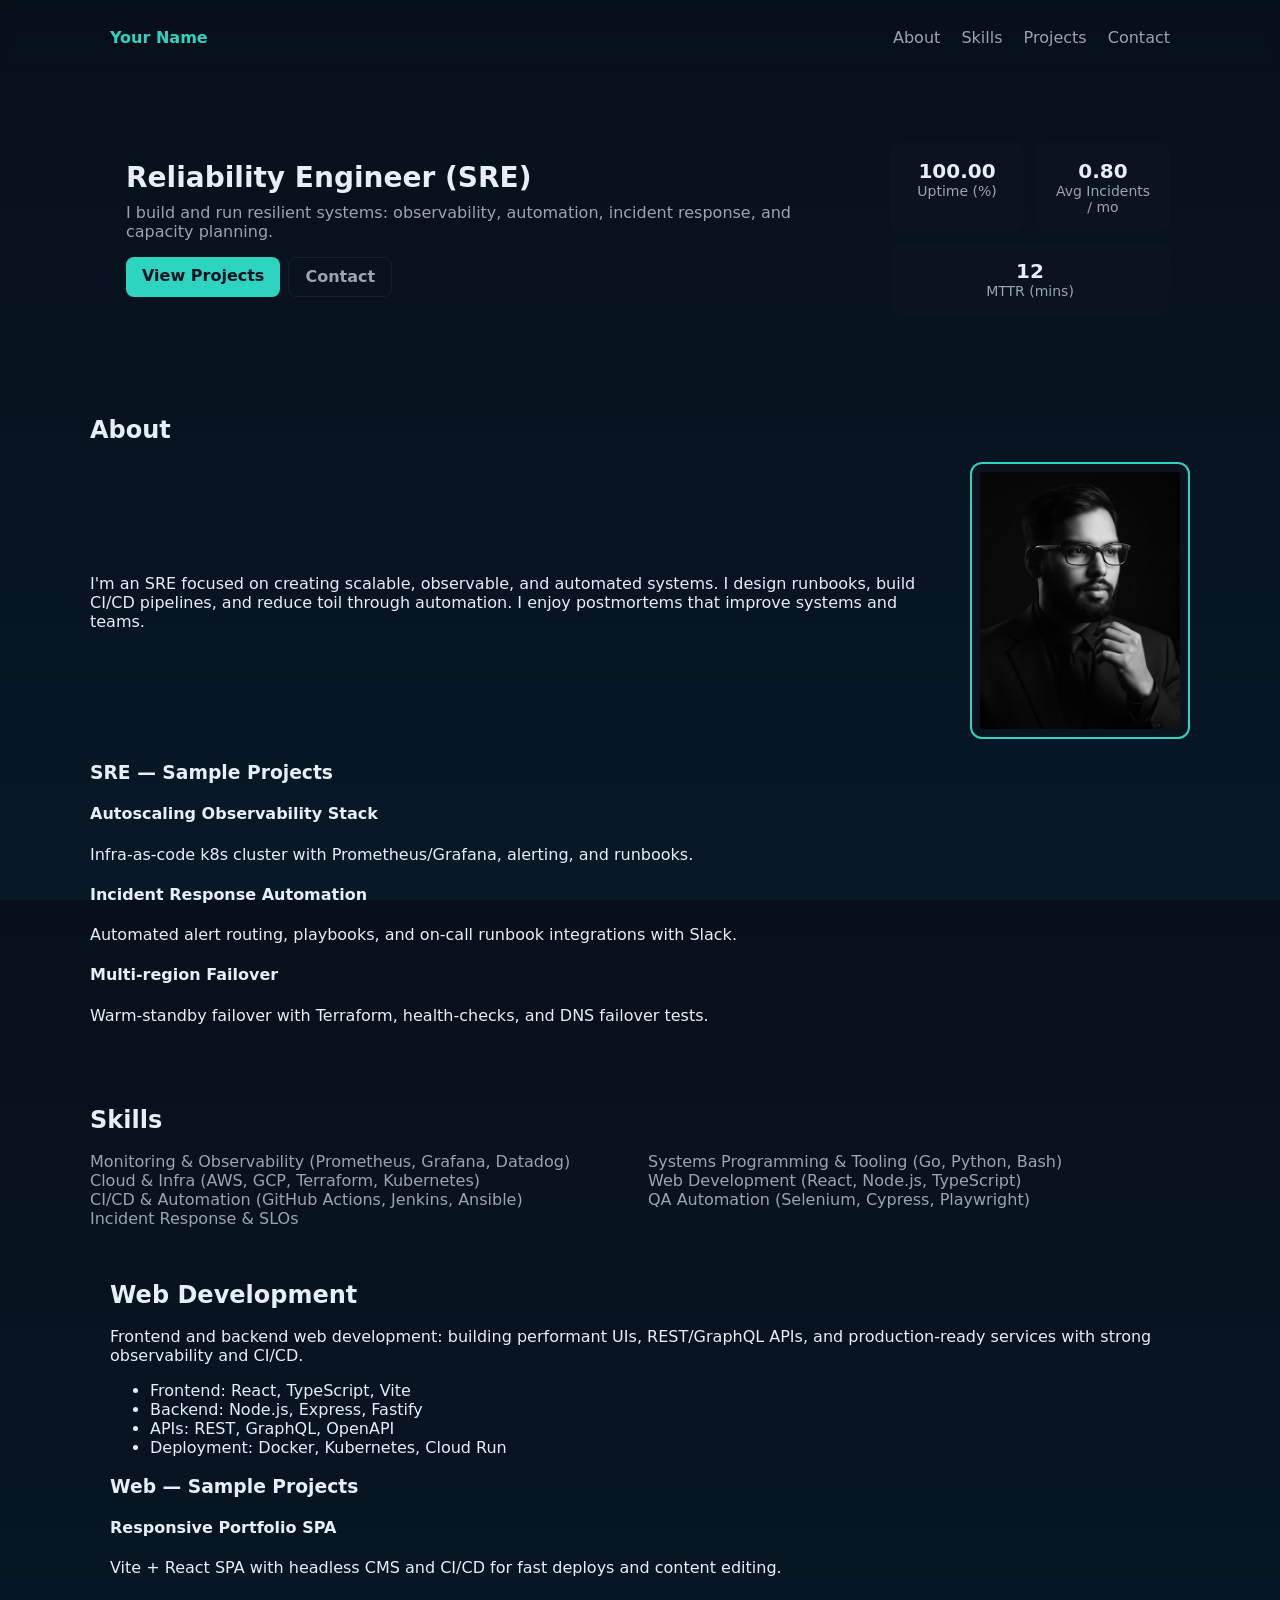
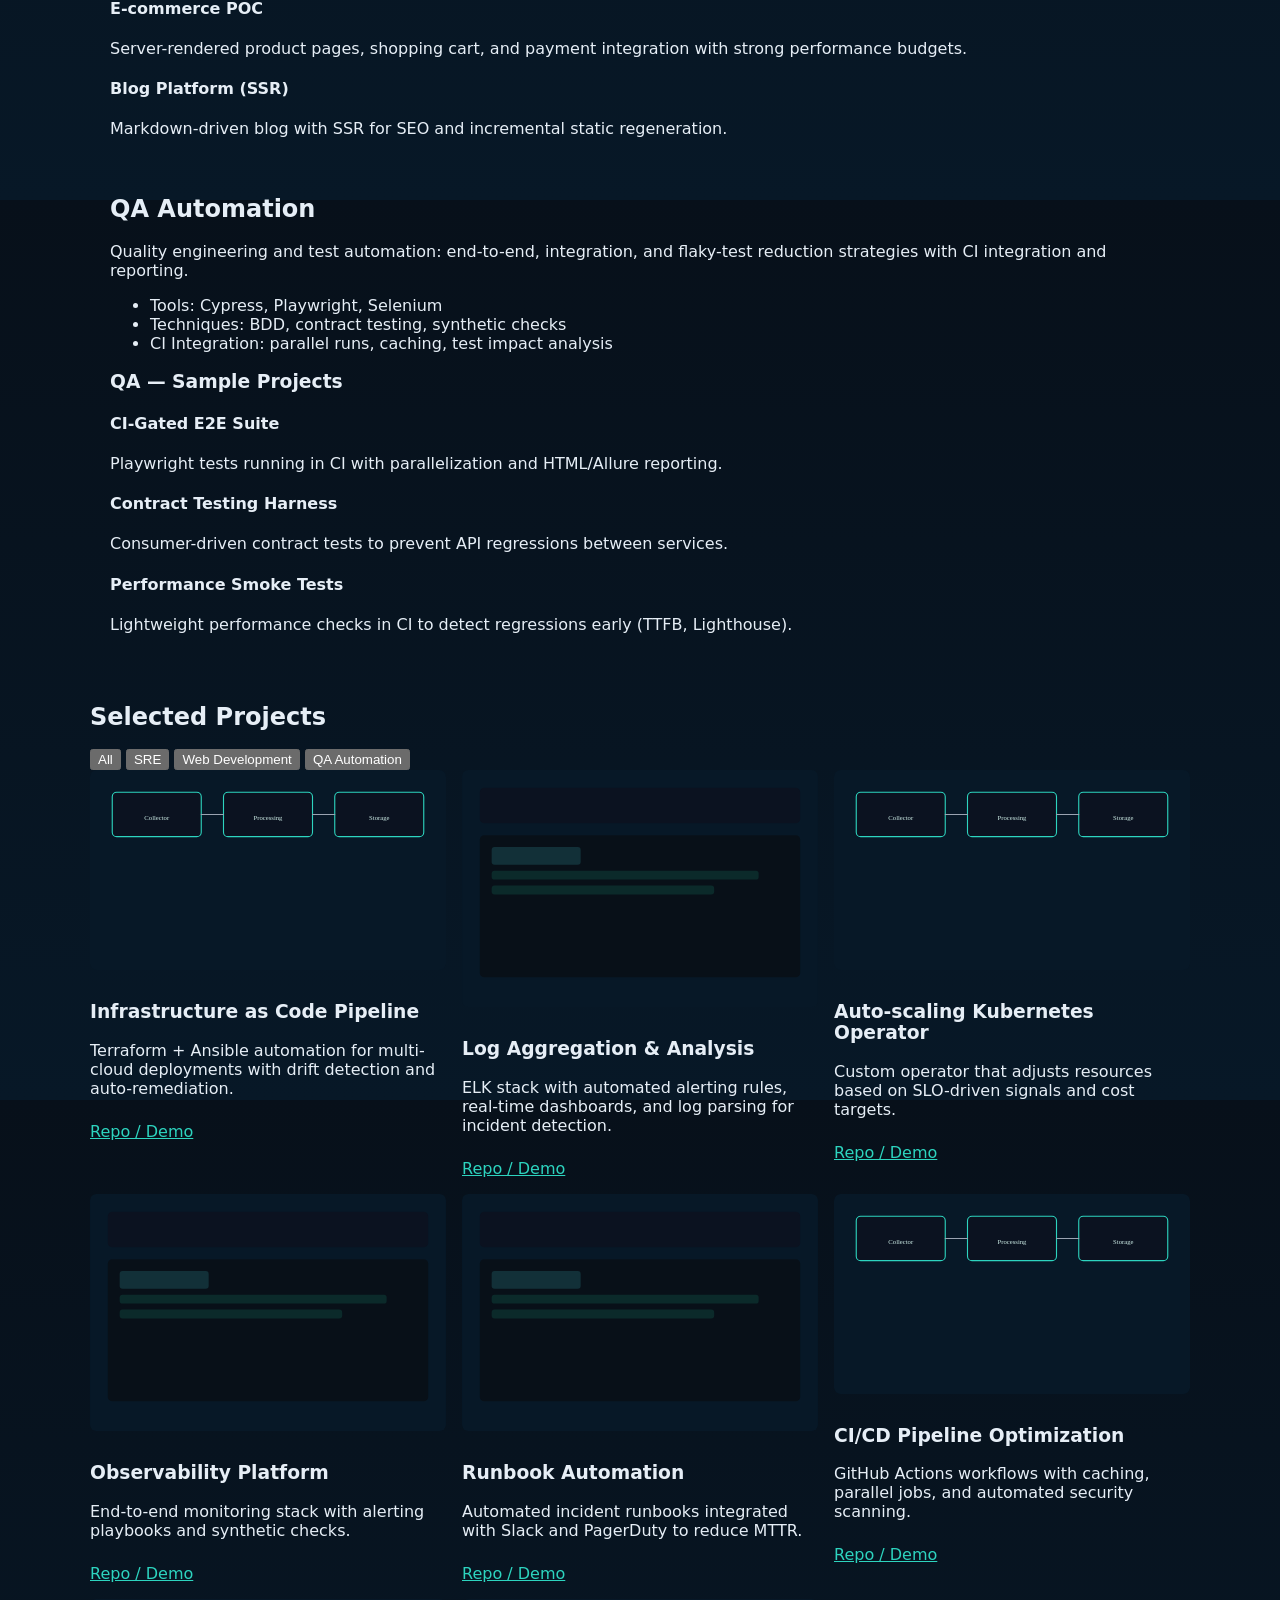
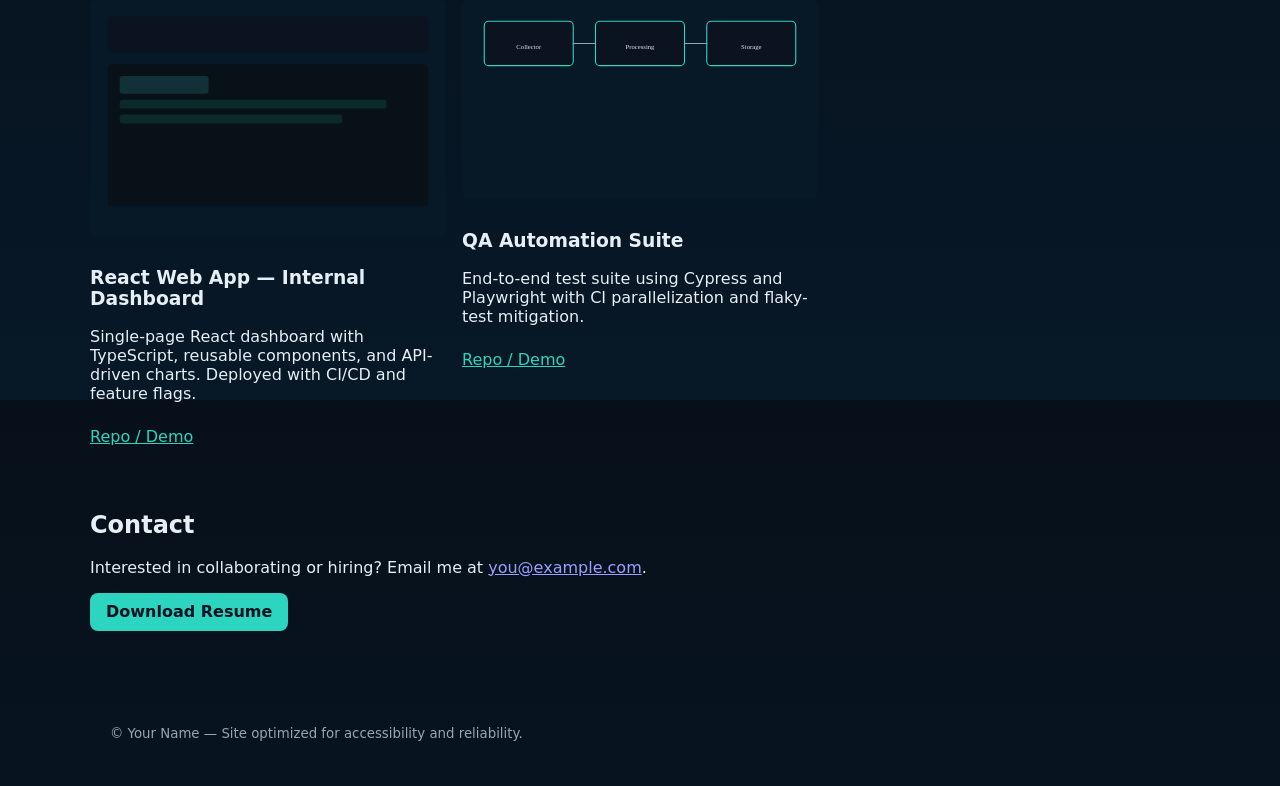
==== index.html @ 6dd5cc2f "initial commit" ====
<!doctype html>
<html lang="en">
<head>
  <meta charset="utf-8" />
  <meta name="viewport" content="width=device-width, initial-scale=1" />
  <title>Your Name — SRE Portfolio</title>
  <meta name="description" content="SRE portfolio showcasing reliability practices, projects and contact." />
  <link rel="stylesheet" href="css/styles.css">
</head>
<body>
  <header class="site-header">
    <div class="container header-inner">
      <a class="brand" href="#">Your Name</a>
      <button class="nav-toggle" id="navToggle" aria-label="Toggle navigation">☰</button>
      <button class="theme-toggle" id="themeToggle" aria-label="Toggle theme">🌙</button>
      <button class="color-toggle" id="colorToggle" aria-label="Toggle dynamic colors">🎨</button>
      <nav class="site-nav" id="siteNav">
        <a href="#about">About</a>
        <a href="#skills">Skills</a>
        <a href="#projects">Projects</a>
        <a href="#contact">Contact</a>
      </nav>
    </div>
  </header>

  <main>
    <section class="hero">
      <div class="container hero-grid">
        <div class="hero-card">
          <h1>Reliability Engineer (SRE)</h1>
          <p class="lede">I build and run resilient systems: observability, automation, incident response, and capacity planning.</p>
          <div class="ctas">
            <a class="btn" href="#projects">View Projects</a>
            <a class="btn secondary" href="#contact">Contact</a>
          </div>
        </div>
        
        <div class="metrics">
          <div class="metric">
            <div class="metric-value" data-key="uptime">0</div>
            <div class="metric-label">Uptime (%)</div>
          </div>
          <div class="metric">
            <div class="metric-value" data-key="incidents_per_month">0</div>
            <div class="metric-label">Avg Incidents / mo</div>
          </div>
          <div class="metric">
            <div class="metric-value" data-key="mttr_minutes">0</div>
            <div class="metric-label">MTTR (mins)</div>
          </div>
        </div>
      </div>
    </section>

    <section id="about" class="container about">
      <h2>About</h2>
      <div class="about-grid">
        <div class="about-text">
          <p>I'm an SRE focused on creating scalable, observable, and automated systems. I design runbooks, build CI/CD pipelines, and reduce toil through automation. I enjoy postmortems that improve systems and teams.</p>
        </div>
        <div class="about-image">
          <img src="assets/images/avatar.jpg" alt="Your Name avatar">
        </div>
      </div>
      <div class="section-projects">
        <h3>SRE — Sample Projects</h3>
        <div class="project-row">
          <article class="project-card" data-role="sre">
            <h4>Autoscaling Observability Stack</h4>
            <p>Infra-as-code k8s cluster with Prometheus/Grafana, alerting, and runbooks.</p>
          </article>
          <article class="project-card" data-role="sre">
            <h4>Incident Response Automation</h4>
            <p>Automated alert routing, playbooks, and on-call runbook integrations with Slack.</p>
          </article>
          <article class="project-card" data-role="sre">
            <h4>Multi-region Failover</h4>
            <p>Warm-standby failover with Terraform, health-checks, and DNS failover tests.</p>
          </article>
        </div>
      </div>
    </section>

    <section id="skills" class="container skills">
      <h2>Skills</h2>
      <ul class="skill-list">
        <li>Monitoring & Observability (Prometheus, Grafana, Datadog)</li>
        <li>Cloud & Infra (AWS, GCP, Terraform, Kubernetes)</li>
        <li>CI/CD & Automation (GitHub Actions, Jenkins, Ansible)</li>
        <li>Incident Response & SLOs</li>
        <li>Systems Programming & Tooling (Go, Python, Bash)</li>
        <li>Web Development (React, Node.js, TypeScript)</li>
        <li>QA Automation (Selenium, Cypress, Playwright)</li>
      </ul>
    </section>

    <section id="web" class="container webdev">
      <h2>Web Development</h2>
      <p>Frontend and backend web development: building performant UIs, REST/GraphQL APIs, and production-ready services with strong observability and CI/CD.</p>
      <ul>
        <li>Frontend: React, TypeScript, Vite</li>
        <li>Backend: Node.js, Express, Fastify</li>
        <li>APIs: REST, GraphQL, OpenAPI</li>
        <li>Deployment: Docker, Kubernetes, Cloud Run</li>
      </ul>
      <div class="section-projects">
        <h3>Web — Sample Projects</h3>
        <div class="project-row">
          <article class="project-card" data-role="web">
            <h4>Responsive Portfolio SPA</h4>
            <p>Vite + React SPA with headless CMS and CI/CD for fast deploys and content editing.</p>
          </article>
          <article class="project-card" data-role="web">
            <h4>E‑commerce POC</h4>
            <p>Server-rendered product pages, shopping cart, and payment integration with strong performance budgets.</p>
          </article>
          <article class="project-card" data-role="web">
            <h4>Blog Platform (SSR)</h4>
            <p>Markdown-driven blog with SSR for SEO and incremental static regeneration.</p>
          </article>
        </div>
      </div>
    </section>

    <section id="qa" class="container qa">
      <h2>QA Automation</h2>
      <p>Quality engineering and test automation: end-to-end, integration, and flaky-test reduction strategies with CI integration and reporting.</p>
      <ul>
        <li>Tools: Cypress, Playwright, Selenium</li>
        <li>Techniques: BDD, contract testing, synthetic checks</li>
        <li>CI Integration: parallel runs, caching, test impact analysis</li>
      </ul>
      <div class="section-projects">
        <h3>QA — Sample Projects</h3>
        <div class="project-row">
          <article class="project-card" data-role="qa">
            <h4>CI‑Gated E2E Suite</h4>
            <p>Playwright tests running in CI with parallelization and HTML/Allure reporting.</p>
          </article>
          <article class="project-card" data-role="qa">
            <h4>Contract Testing Harness</h4>
            <p>Consumer-driven contract tests to prevent API regressions between services.</p>
          </article>
          <article class="project-card" data-role="qa">
            <h4>Performance Smoke Tests</h4>
            <p>Lightweight performance checks in CI to detect regressions early (TTFB, Lighthouse).</p>
          </article>
        </div>
      </div>
    </section>

    <section id="projects" class="container projects">
      <h2>Selected Projects</h2>
      <div class="project-filters" role="tablist">
        <button class="filter-btn active" data-filter="all">All</button>
        <button class="filter-btn" data-filter="sre">SRE</button>
        <button class="filter-btn" data-filter="web">Web Development</button>
        <button class="filter-btn" data-filter="qa">QA Automation</button>
      </div>

      <div id="projectsList" class="project-grid">
        <article class="project-card">
          <h3>Autoscaling Observability Stack</h3>
          <div class="project-meta">Role: <span>SRE</span></div>
          <div data-role="sre"></div>
          <p><strong>Category:</strong> SRE — build an autoscaling microservice platform with full observability and automated recovery.</p>
          <p><strong>Highlights:</strong> Kubernetes + Terraform infra-as-code, Prometheus & Grafana dashboards, alerting rules, runbooks, and chaos engineering tests.</p>
          <p><strong>Tech:</strong> Kubernetes, Helm, Terraform, Prometheus, Grafana, Loki/ELK, Chaos Toolkit</p>
          <p class="project-links"><a href="#">Repo</a> · <a href="#">Demo / Docs</a></p>
        </article>

        <article class="project-card">
          <h3>Responsive Portfolio SPA with CMS</h3>
          <div class="project-meta">Role: <span>Web</span></div>
          <div data-role="web"></div>
          <p><strong>Category:</strong> Web Development — a performant, accessible single-page portfolio with CMS-driven content and CI/CD.</p>
          <p><strong>Highlights:</strong> Fast Lighthouse scores, headless CMS for editing, automated deployment pipeline, and SSR option for SEO.</p>
          <p><strong>Tech:</strong> React (or Svelte), Vite, Tailwind CSS, Sanity/Contentful, GitHub Actions, Vercel/Netlify</p>
          <p class="project-links"><a href="#">Repo</a> · <a href="#">Live</a></p>
        </article>

        <article class="project-card">
          <h3>CI-Gated E2E & API Test Suite</h3>
          <div class="project-meta">Role: <span>QA</span></div>
          <div data-role="qa"></div>
          <p><strong>Category:</strong> QA Automation — end-to-end and API automation with flaky-test mitigation and test reporting in CI.</p>
          <p><strong>Highlights:</strong> Parallel test runs, HTML/Allure reports, test fixtures & mocking, flaky-test detection and retries.</p>
          <p><strong>Tech:</strong> Playwright / Cypress, pytest (API), Docker, GitHub Actions, Allure reports</p>
          <p class="project-links"><a href="#">Repo</a> · <a href="#">Report</a></p>
        </article>
      </div>
    </section>

    <section id="contact" class="container contact">
      <h2>Contact</h2>
      <p>Interested in collaborating or hiring? Email me at <a href="mailto:you@example.com">you@example.com</a>.</p>
      <p><a class="btn" href="#">Download Resume</a></p>
    </section>
  </main>

  <footer class="site-footer">
    <div class="container">
      <small>&copy; Your Name — Site optimized for accessibility and reliability.</small>
    </div>
  </footer>

  <script src="js/script.js" defer></script>
</body>
</html>
---- css/styles.css ----
/* Simple responsive SRE portfolio */
:root{
  --bg:#0f1720;
  --card:#0b1220;
  --muted:#9aa4b2;
  --accent:#2dd4bf;
  --glass: rgba(255,255,255,0.03);
  --max:1100px;
  --gap:1.25rem;
  color-scheme: dark;
}

/* Light theme overrides */
.light-theme{
  --bg: #f6f8fb;
  --card: #ffffff;
  --muted: #4b5563;
  --accent: #0ea5a4;
  --glass: rgba(2,6,23,0.02);
  color-scheme: light;
}

/* Soothing theme: soft seafoam / slate */
.soothing-theme{
  --bg: linear-gradient(180deg,#e8f9f6 0%, #f6eefc 100%);
  --card: linear-gradient(180deg,#ffffff 0%, #f7fbfa 100%);
  --muted: #51656a;
  --accent: #ff6b9f;
  --glass: rgba(255,107,159,0.06);
  color-scheme: light;
}

/* override body background for a more colorful soothing look */
.soothing-theme body, body.soothing-theme{
  background: var(--bg);
  color: #052826;
}
*{box-sizing:border-box}
html,body{height:100%}
body{
  margin:0;
  font-family:Inter,system-ui,-apple-system,"Segoe UI",Roboto,"Helvetica Neue",Arial;
  background:linear-gradient(180deg,#07101a 0%, #071827 100%);
  color:#e6eef6;
  -webkit-font-smoothing:antialiased;
}
.container{max-width:var(--max);margin:0 auto;padding:1.25rem}
@media(max-width:640px){.container{padding:0.75rem}}
.header-inner{display:flex;align-items:center;justify-content:space-between}
.brand{font-weight:700;color:var(--accent);text-decoration:none}
.site-header{backdrop-filter: blur(6px);position:sticky;top:0;background:transparent;padding:0.5rem 0}
.nav-toggle{display:none;background:none;border:0;color:inherit;font-size:1.25rem}
.theme-toggle{display:none;background:none;border:0;color:inherit;font-size:1.15rem;margin-left:.5rem}
.site-nav a{color:var(--muted);text-decoration:none;margin-left:1rem}
.hero{padding:3rem 0}
.hero-grid{display:grid;grid-template-columns:1fr 280px;gap:var(--gap);align-items:center}
.hero-card h1{margin:0 0 .5rem;font-size:1.75rem;line-height:1.2}
@media(max-width:768px){.hero-card h1{font-size:1.4rem}}
@media(max-width:640px){.hero-card h1{font-size:1.2rem}}
.ctas{display:flex;gap:0.5rem;flex-wrap:wrap}
@media(max-width:640px){.ctas{flex-direction:column;gap:0.75rem}}
h2{font-size:1.5rem;margin:0 0 1rem;line-height:1.3}
@media(max-width:768px){h2{font-size:1.3rem}}
@media(max-width:640px){h2{font-size:1.1rem;margin-bottom:0.75rem}}
.hero-image{text-align:center;margin:0 auto;max-width:220px}
.hero-image img{width:100%;height:auto;border-radius:16px;background:var(--card);padding:1rem;border:2px solid var(--accent)}
.lede{color:var(--muted);margin:0 0 1rem;font-size:1rem}
@media(max-width:640px){.lede{font-size:0.95rem}}
.btn{display:inline-block;padding:.6rem 1rem;border-radius:8px;background:var(--accent);color:#012; text-decoration:none;font-weight:600;font-size:1rem;touch-action:manipulation;cursor:pointer;border:none}
.btn:active{transform:scale(0.98)}
@media(max-width:640px){.btn{padding:.7rem 1.1rem;font-size:0.95rem;width:100%;text-align:center;min-height:44px;display:flex;align-items:center;justify-content:center}}
.btn.secondary{background:transparent;border:1px solid rgba(255,255,255,0.06);color:var(--muted)}
.metrics{display:flex;flex-direction:column;gap:.75rem}
.metric{background:var(--card);padding:1rem;border-radius:8px;text-align:center}
.metric-value{font-size:1.25rem;font-weight:700}
.metric-label{color:var(--muted);font-size:.875rem}
@media(max-width:640px){.metric{padding:0.8rem}.metric-value{font-size:1rem}.metric-label{font-size:0.75rem}}
.about, .skills, .projects, .contact{padding:2rem 0}
@media(max-width:640px){.about, .skills, .projects, .contact{padding:1.5rem 0}}
.skill-list{columns:2;gap:1rem;list-style:none;padding:0;margin:0;color:var(--muted)}
.project-grid{display:grid;grid-template-columns:repeat(3,1fr);gap:1rem}
.project{background:var(--glass);padding:1rem;border-radius:8px}
.project-link{display:inline-block;margin-top:.5rem;color:var(--accent)}
.about-grid{display:flex;align-items:center;gap:1.25rem;margin-top:0.5rem}
.about-text{flex:1;min-width:0}
.about-image{width:220px;flex-shrink:0}
.about-image img{width:100%;height:auto;border-radius:12px;border:2px solid var(--accent);background:var(--card);padding:.5rem}
.site-footer{padding:1.5rem 0;color:var(--muted)}
@media(max-width:640px){.site-footer{padding:1rem 0;font-size:0.85rem}}
@media(max-width:900px){
  .hero-grid{grid-template-columns:1fr;}
  .project-grid{grid-template-columns:1fr 1fr}
  .hero-image{max-width:180px;margin-bottom:1rem}
}
@media(max-width:768px){
  .site-nav a{margin-left:0.5rem;font-size:0.9rem}
  .site-header{padding:0.75rem 0}
}
@media(max-width:640px){
  .nav-toggle{display:block;width:44px;height:44px;padding:8px;font-size:1.5rem;cursor:pointer}
  .theme-toggle{display:block;width:44px;height:44px;padding:8px;font-size:1.2rem;margin-left:0}
  .color-toggle{display:block;width:44px;height:44px;padding:8px;font-size:1.2rem}
  .site-nav{display:none;position:absolute;right:0;top:50px;background:var(--card);padding:1rem;border-radius:8px;box-shadow:0 4px 12px rgba(0,0,0,0.3);z-index:50}
  .site-nav a{display:block;margin:0;padding:0.6rem 0;font-size:0.95rem}
  .project-grid{grid-template-columns:1fr;gap:0.75rem}
  .skill-list{columns:1;gap:0.5rem}
  .hero-card{padding:0.75rem}
  .hero-image{max-width:140px;margin-bottom:1rem}
  .metrics{gap:0.5rem}
}

/* Improve hero responsiveness and metrics layout */
.hero-card{padding:1rem}
.metrics{display:flex;flex-direction:row;gap:0.75rem;flex-wrap:wrap}
.metric{flex:1;min-width:110px}
.dash-grid{display:grid;grid-template-columns:repeat(3,1fr);gap:1rem}
.dash-grid .card{background:var(--card);padding:1rem;border-radius:8px}
@media(max-width:900px){
  .dash-grid{grid-template-columns:repeat(2,1fr)}
}
@media(max-width:640px){
  .dash-grid{grid-template-columns:1fr}
}

/* Dynamic color support: CSS variables used by JS to update palette */
:root{ --accent-2: #7cdbd3; --accent-3: #ffd6e0 }

.dynamic-colors{ /* lighter overlay when active */ }

.color-toggle{display:none;background:none;border:0;color:inherit;font-size:1.15rem;margin-left:.35rem}

/* Smooth transition when switching themes and accents */
body{transition:background .25s ease,color .2s ease}

/* Mobile form improvements */
@media(max-width:640px){
  .ctas{flex-direction:column}
}

/* Extra small screens */
@media(max-width:480px){
  .container{padding:0.5rem}
  .hero{padding:1.5rem 0}
  .hero-card h1{font-size:1.1rem}
  .lede{font-size:0.9rem}
  .project{padding:0.75rem}
  .metric{min-width:80px;padding:0.6rem}
}
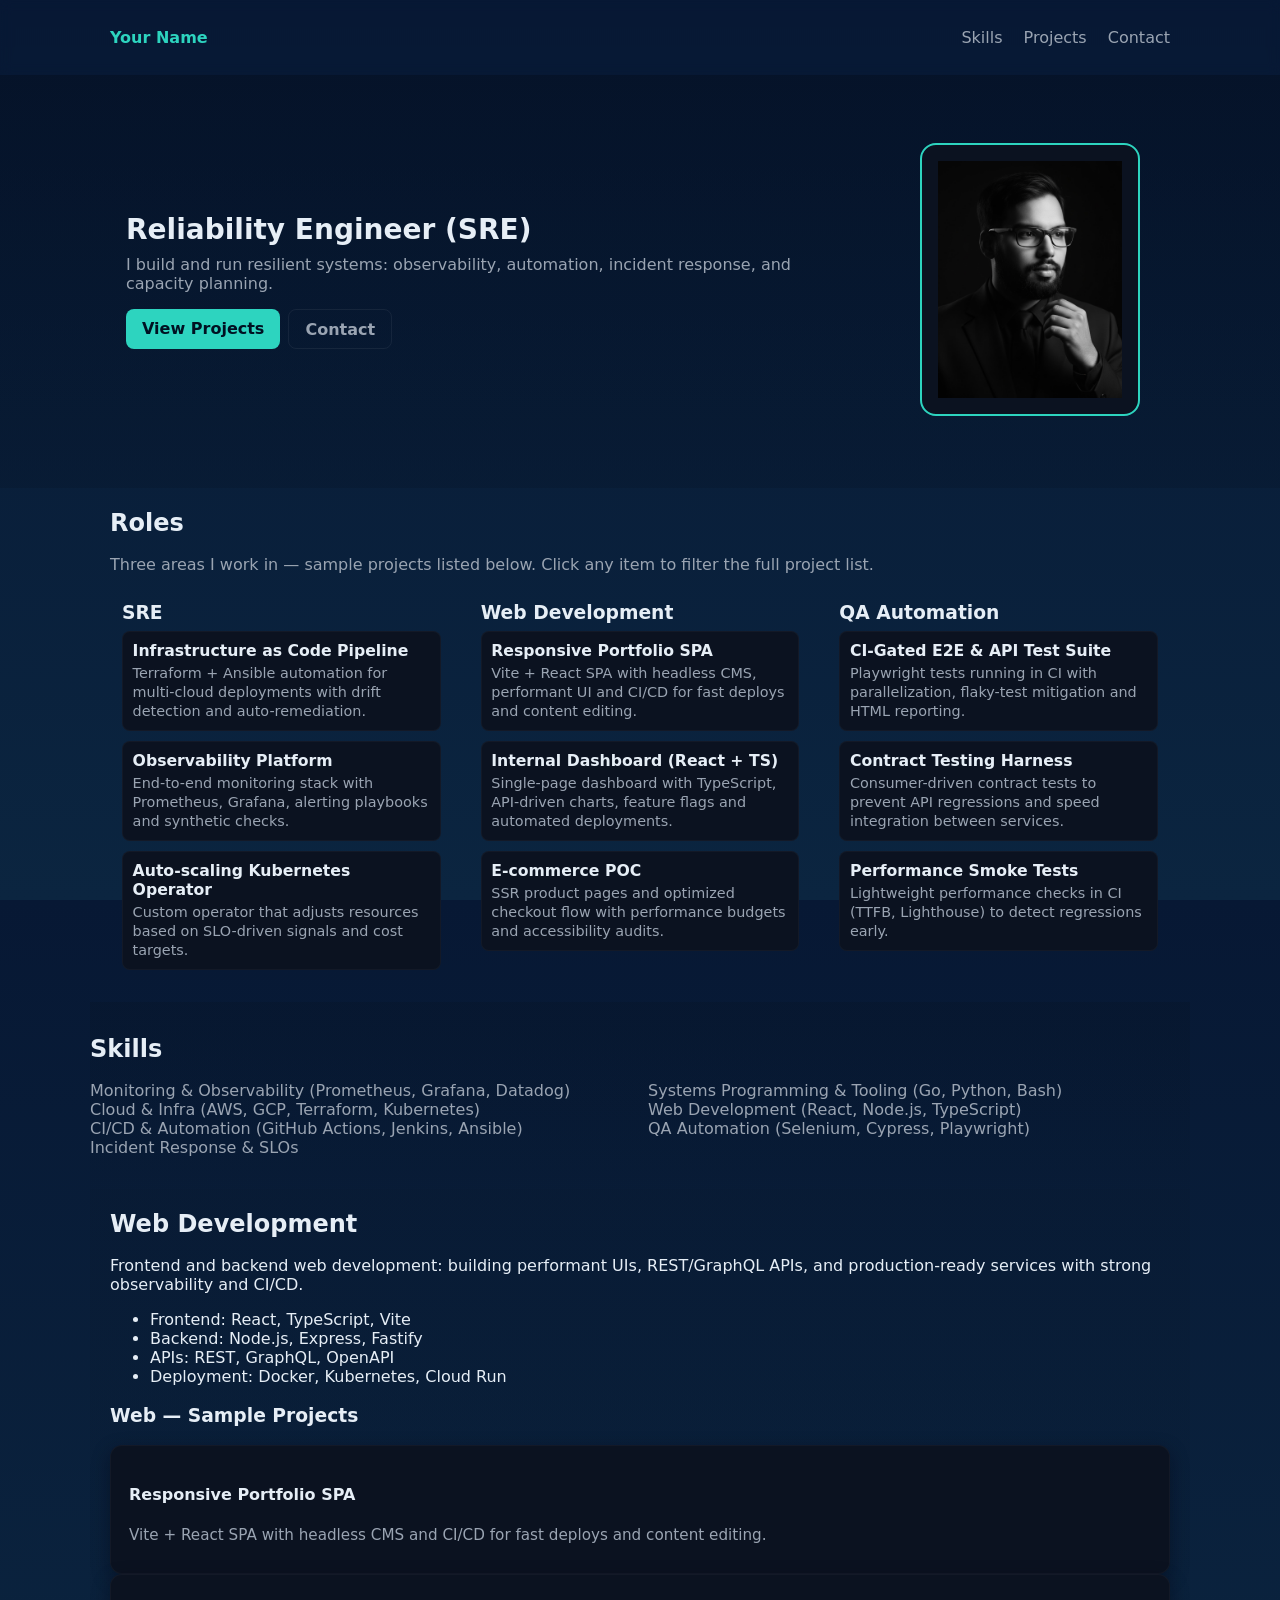
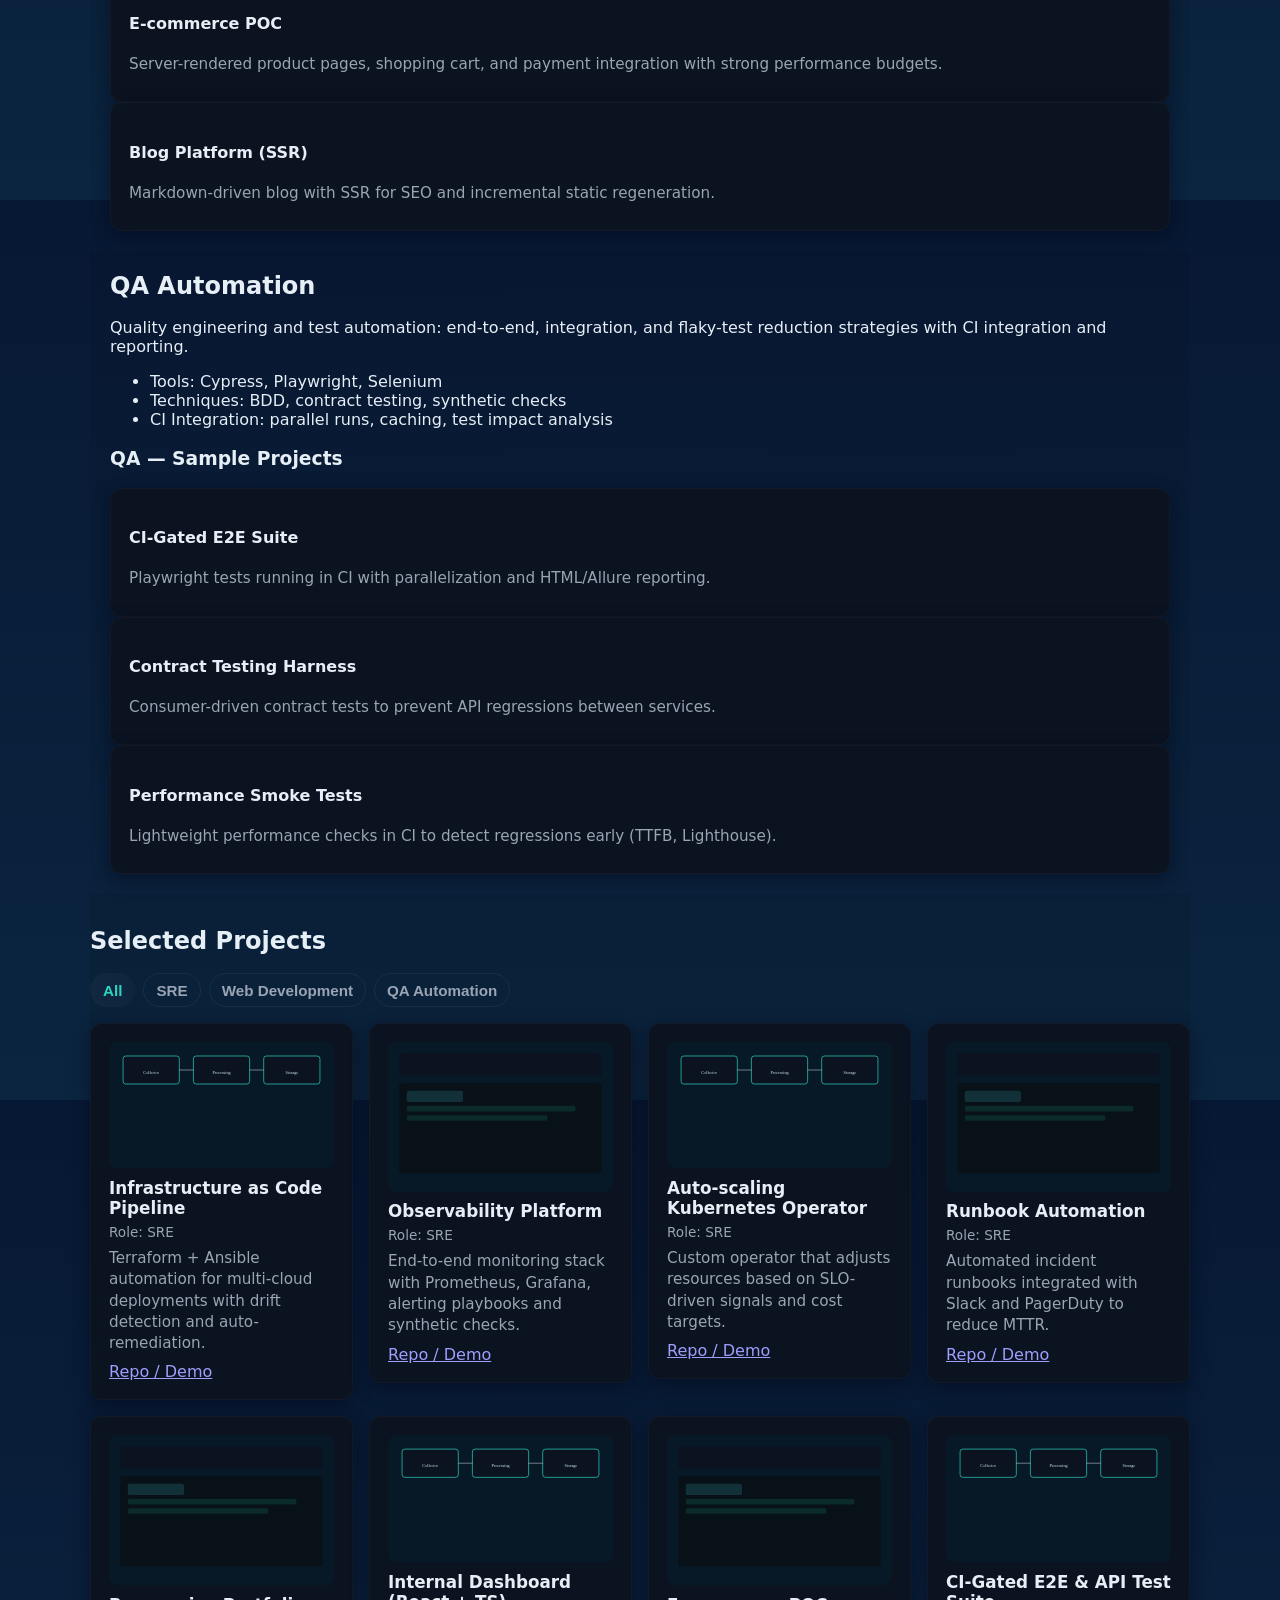
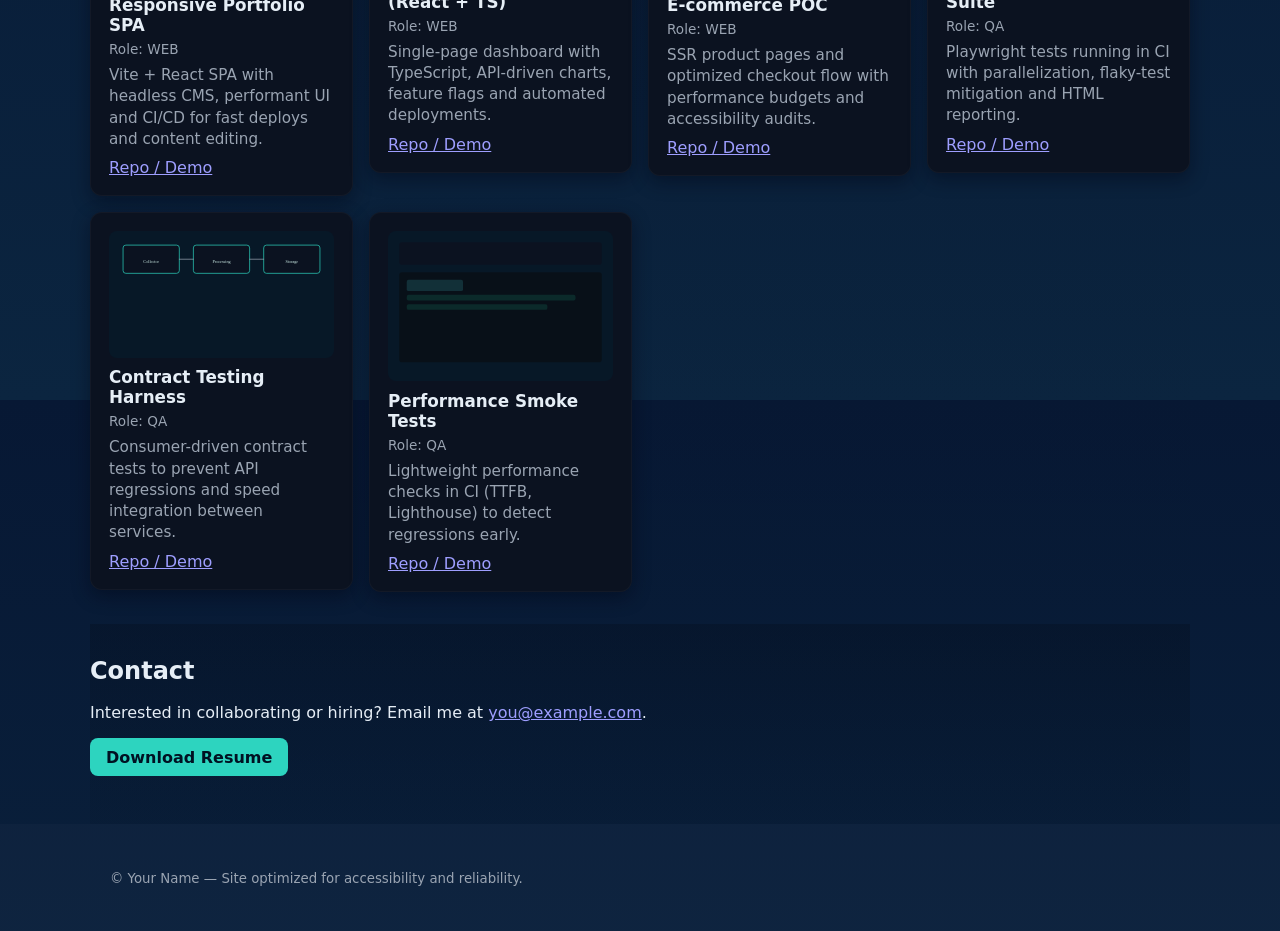
==== commit 5c19f0dd: "changes" ====
--- a/index.html
+++ b/index.html
@@ -15,7 +15,6 @@
       <button class="theme-toggle" id="themeToggle" aria-label="Toggle theme">🌙</button>
       <button class="color-toggle" id="colorToggle" aria-label="Toggle dynamic colors">🎨</button>
       <nav class="site-nav" id="siteNav">
-        <a href="#about">About</a>
         <a href="#skills">Skills</a>
         <a href="#projects">Projects</a>
         <a href="#contact">Contact</a>
@@ -34,52 +33,34 @@
             <a class="btn secondary" href="#contact">Contact</a>
           </div>
         </div>
-        
-        <div class="metrics">
-          <div class="metric">
-            <div class="metric-value" data-key="uptime">0</div>
-            <div class="metric-label">Uptime (%)</div>
-          </div>
-          <div class="metric">
-            <div class="metric-value" data-key="incidents_per_month">0</div>
-            <div class="metric-label">Avg Incidents / mo</div>
-          </div>
-          <div class="metric">
-            <div class="metric-value" data-key="mttr_minutes">0</div>
-            <div class="metric-label">MTTR (mins)</div>
-          </div>
+        <div class="hero-image" aria-hidden="true">
+          <img src="assets/images/avatar.jpg" alt="Your Name photo">
         </div>
       </div>
     </section>
 
-    <section id="about" class="container about">
-      <h2>About</h2>
-      <div class="about-grid">
-        <div class="about-text">
-          <p>I'm an SRE focused on creating scalable, observable, and automated systems. I design runbooks, build CI/CD pipelines, and reduce toil through automation. I enjoy postmortems that improve systems and teams.</p>
+    <section id="roles" class="container roles">
+      <h2>Roles</h2>
+      <p class="lede">Three areas I work in — sample projects listed below. Click any item to filter the full project list.</p>
+      <div class="roles-grid">
+        <div class="role-section" id="role-sre">
+          <h3>SRE</h3>
+          <div class="role-list" id="roles-sre"></div>
         </div>
-        <div class="about-image">
-          <img src="assets/images/avatar.jpg" alt="Your Name avatar">
+
+        <div class="role-section" id="role-web">
+          <h3>Web Development</h3>
+          <div class="role-list" id="roles-web"></div>
         </div>
-      </div>
-      <div class="section-projects">
-        <h3>SRE — Sample Projects</h3>
-        <div class="project-row">
-          <article class="project-card" data-role="sre">
-            <h4>Autoscaling Observability Stack</h4>
-            <p>Infra-as-code k8s cluster with Prometheus/Grafana, alerting, and runbooks.</p>
-          </article>
-          <article class="project-card" data-role="sre">
-            <h4>Incident Response Automation</h4>
-            <p>Automated alert routing, playbooks, and on-call runbook integrations with Slack.</p>
-          </article>
-          <article class="project-card" data-role="sre">
-            <h4>Multi-region Failover</h4>
-            <p>Warm-standby failover with Terraform, health-checks, and DNS failover tests.</p>
-          </article>
+
+        <div class="role-section" id="role-qa">
+          <h3>QA Automation</h3>
+          <div class="role-list" id="roles-qa"></div>
         </div>
       </div>
     </section>
+
+    
 
     <section id="skills" class="container skills">
       <h2>Skills</h2>
--- a/css/styles.css
+++ b/css/styles.css
@@ -1,9 +1,18 @@
 /* Simple responsive SRE portfolio */
 :root{
-  --bg:#0f1720;
+  --bg: linear-gradient(180deg,#071834 0%, #0b2540 100%);
   --card:#0b1220;
   --muted:#9aa4b2;
   --accent:#2dd4bf;
+  /* per-section backgrounds (dark theme defaults) */
+  --sec-hero: linear-gradient(180deg, rgba(3,12,27,0.45), rgba(3,12,27,0.18));
+  --sec-about: linear-gradient(180deg, rgba(6,18,28,0.22), rgba(6,18,28,0.06));
+  --sec-skills: linear-gradient(180deg, rgba(5,14,24,0.18), rgba(5,14,24,0.05));
+  --sec-web: linear-gradient(180deg, rgba(8,20,36,0.16), rgba(8,20,36,0.04));
+  --sec-qa: linear-gradient(180deg, rgba(12,10,22,0.12), rgba(12,10,22,0.02));
+  --sec-projects: linear-gradient(180deg, rgba(4,8,14,0.10), rgba(4,8,14,0.01));
+  --sec-contact: linear-gradient(180deg, rgba(3,10,20,0.28), rgba(3,10,20,0.08));
+  --sec-footer: rgba(255,255,255,0.02);
   --glass: rgba(255,255,255,0.03);
   --max:1100px;
   --gap:1.25rem;
@@ -16,6 +25,15 @@
   --card: #ffffff;
   --muted: #4b5563;
   --accent: #0ea5a4;
+  /* lighter section backgrounds for light theme */
+  --sec-hero: linear-gradient(180deg,#f8fafc 0%, #f6f8fb 100%);
+  --sec-about: linear-gradient(180deg,#ffffff 0%, #fbfdff 100%);
+  --sec-skills: linear-gradient(180deg,#fbfdff 0%, #ffffff 100%);
+  --sec-web: linear-gradient(180deg,#ffffff 0%, #f7fbfb 100%);
+  --sec-qa: linear-gradient(180deg,#ffffff 0%, #f8faf9 100%);
+  --sec-projects: linear-gradient(180deg,#fbfcfd 0%, #ffffff 100%);
+  --sec-contact: linear-gradient(180deg,#ffffff 0%, #fbfbfd 100%);
+  --sec-footer: rgba(2,6,23,0.03);
   --glass: rgba(2,6,23,0.02);
   color-scheme: light;
 }
@@ -26,13 +44,20 @@
   --card: linear-gradient(180deg,#ffffff 0%, #f7fbfa 100%);
   --muted: #51656a;
   --accent: #ff6b9f;
+  --sec-hero: linear-gradient(180deg,#f6fbfa 0%, #f3f7fb 100%);
+  --sec-about: linear-gradient(180deg,#f9fbfb 0%, #f6f8fb 100%);
+  --sec-skills: linear-gradient(180deg,#f7fbfa 0%, #fdf7fb 100%);
+  --sec-web: linear-gradient(180deg,#f6f9fa 0%, #f7f6fb 100%);
+  --sec-qa: linear-gradient(180deg,#f8f9fb 0%, #f7f7fb 100%);
+  --sec-projects: linear-gradient(180deg,#f7fbfb 0%, #ffffff 100%);
+  --sec-contact: linear-gradient(180deg,#f6fbfa 0%, #f7fbf9 100%);
+  --sec-footer: rgba(5,24,22,0.03);
   --glass: rgba(255,107,159,0.06);
   color-scheme: light;
 }
 
 /* override body background for a more colorful soothing look */
 .soothing-theme body, body.soothing-theme{
-  background: var(--bg);
   color: #052826;
 }
 *{box-sizing:border-box}
@@ -40,7 +65,7 @@
 body{
   margin:0;
   font-family:Inter,system-ui,-apple-system,"Segoe UI",Roboto,"Helvetica Neue",Arial;
-  background:linear-gradient(180deg,#07101a 0%, #071827 100%);
+  background: var(--bg);
   color:#e6eef6;
   -webkit-font-smoothing:antialiased;
 }
@@ -53,6 +78,7 @@
 .theme-toggle{display:none;background:none;border:0;color:inherit;font-size:1.15rem;margin-left:.5rem}
 .site-nav a{color:var(--muted);text-decoration:none;margin-left:1rem}
 .hero{padding:3rem 0}
+.hero{background:var(--sec-hero)}
 .hero-grid{display:grid;grid-template-columns:1fr 280px;gap:var(--gap);align-items:center}
 .hero-card h1{margin:0 0 .5rem;font-size:1.75rem;line-height:1.2}
 @media(max-width:768px){.hero-card h1{font-size:1.4rem}}
@@ -76,20 +102,54 @@
 .metric-label{color:var(--muted);font-size:.875rem}
 @media(max-width:640px){.metric{padding:0.8rem}.metric-value{font-size:1rem}.metric-label{font-size:0.75rem}}
 .about, .skills, .projects, .contact{padding:2rem 0}
+.about{background:var(--sec-about)}
+.skills{background:var(--sec-skills)}
+.webdev{background:var(--sec-web)}
+.qa{background:var(--sec-qa)}
+.projects{background:var(--sec-projects)}
+.contact{background:var(--sec-contact)}
 @media(max-width:640px){.about, .skills, .projects, .contact{padding:1.5rem 0}}
 .skill-list{columns:2;gap:1rem;list-style:none;padding:0;margin:0;color:var(--muted)}
 .project-grid{display:grid;grid-template-columns:repeat(3,1fr);gap:1rem}
-.project{background:var(--glass);padding:1rem;border-radius:8px}
-.project-link{display:inline-block;margin-top:.5rem;color:var(--accent)}
+
+/* More responsive, professional project grid */
+.project-grid{grid-template-columns:repeat(auto-fit,minmax(260px,1fr));align-items:start}
+.project-card{background:var(--card);padding:1.125rem;border-radius:12px;box-shadow:0 6px 18px rgba(2,6,23,0.45);transition:transform .18s ease,box-shadow .18s ease,border-color .18s ease;overflow:hidden;border:1px solid rgba(255,255,255,0.03)}
+.project-card:hover{transform:translateY(-6px);box-shadow:0 14px 34px rgba(2,6,23,0.55)}
+.project-card h3{margin-top:0;margin-bottom:0.375rem;font-size:1.05rem}
+.project-card p{color:var(--muted);margin:0 0 0.5rem;font-size:0.95rem;line-height:1.4}
+.project-card img{display:block;width:100%;height:auto;border-radius:8px;margin-bottom:.6rem;object-fit:cover}
+.project-meta{font-size:.85rem;color:var(--muted);margin-bottom:.5rem}
+.project-links a{color:var(--accent);text-decoration:none;font-weight:600}
+
+/* Roles section layout and items */
+.roles-grid{display:grid;grid-template-columns:repeat(3,1fr);gap:1rem;margin-top:1rem}
+.role-section{background:transparent;padding:0.75rem;border-radius:10px}
+.role-section h3{margin:0 0 .5rem}
+.role-list{display:flex;flex-direction:column;gap:0.6rem}
+.role-item{background:var(--card);padding:.6rem;border-radius:8px;cursor:pointer;border:1px solid rgba(255,255,255,0.03);transition:transform .12s ease,box-shadow .12s ease}
+.role-item:hover{transform:translateY(-4px);box-shadow:0 8px 20px rgba(2,6,23,0.35)}
+.role-item-title{font-weight:700;font-size:0.98rem;margin-bottom:0.25rem}
+.role-item-desc{font-size:0.9rem;color:var(--muted);line-height:1.3}
+.roles .muted{color:var(--muted);font-size:0.95rem}
+
+/* Filter controls */
+.project-filters{display:flex;gap:.5rem;flex-wrap:wrap;margin-bottom:1rem;align-items:center}
+.filter-btn{background:transparent;border:1px solid rgba(255,255,255,0.06);padding:.45rem .75rem;border-radius:999px;color:var(--muted);cursor:pointer;font-weight:600;font-size:0.95rem;transition:all .15s ease}
+.filter-btn:hover{transform:translateY(-2px);border-color:rgba(255,255,255,0.10);color:var(--accent)}
+.filter-btn:focus{outline:2px solid rgba(0,0,0,0);box-shadow:0 0 0 3px rgba(45,212,191,0.12)}
+.filter-btn.active{background:linear-gradient(90deg,rgba(255,255,255,0.03),rgba(255,255,255,0.02));border-color:transparent;color:var(--accent)}
+
 .about-grid{display:flex;align-items:center;gap:1.25rem;margin-top:0.5rem}
 .about-text{flex:1;min-width:0}
 .about-image{width:220px;flex-shrink:0}
 .about-image img{width:100%;height:auto;border-radius:12px;border:2px solid var(--accent);background:var(--card);padding:.5rem}
-.site-footer{padding:1.5rem 0;color:var(--muted)}
+.site-footer{padding:1.5rem 0;color:var(--muted);background:var(--sec-footer)}
 @media(max-width:640px){.site-footer{padding:1rem 0;font-size:0.85rem}}
 @media(max-width:900px){
   .hero-grid{grid-template-columns:1fr;}
-  .project-grid{grid-template-columns:1fr 1fr}
+  .project-grid{grid-template-columns:repeat(auto-fit,minmax(220px,1fr));}
+  .roles-grid{grid-template-columns:repeat(2,1fr)}
   .hero-image{max-width:180px;margin-bottom:1rem}
 }
 @media(max-width:768px){
@@ -103,6 +163,7 @@
   .site-nav{display:none;position:absolute;right:0;top:50px;background:var(--card);padding:1rem;border-radius:8px;box-shadow:0 4px 12px rgba(0,0,0,0.3);z-index:50}
   .site-nav a{display:block;margin:0;padding:0.6rem 0;font-size:0.95rem}
   .project-grid{grid-template-columns:1fr;gap:0.75rem}
+  .roles-grid{grid-template-columns:1fr}
   .skill-list{columns:1;gap:0.5rem}
   .hero-card{padding:0.75rem}
   .hero-image{max-width:140px;margin-bottom:1rem}
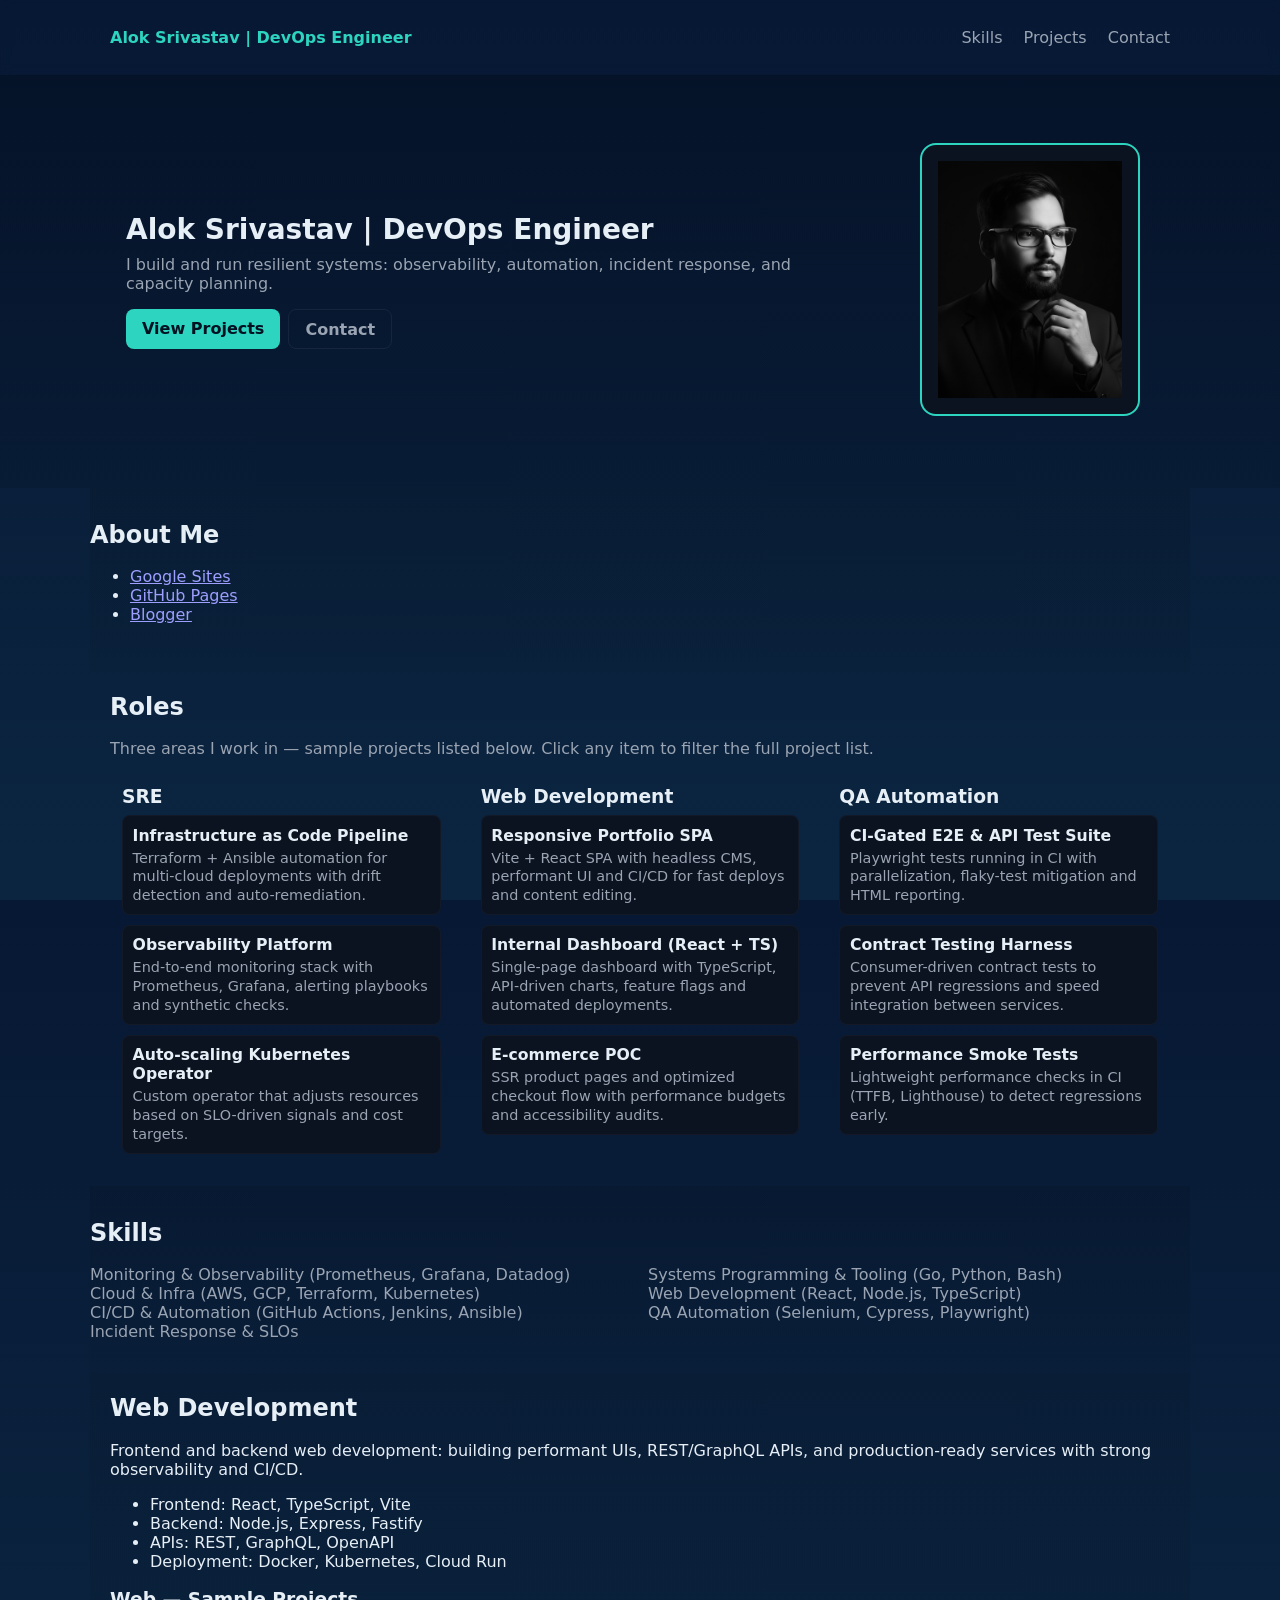
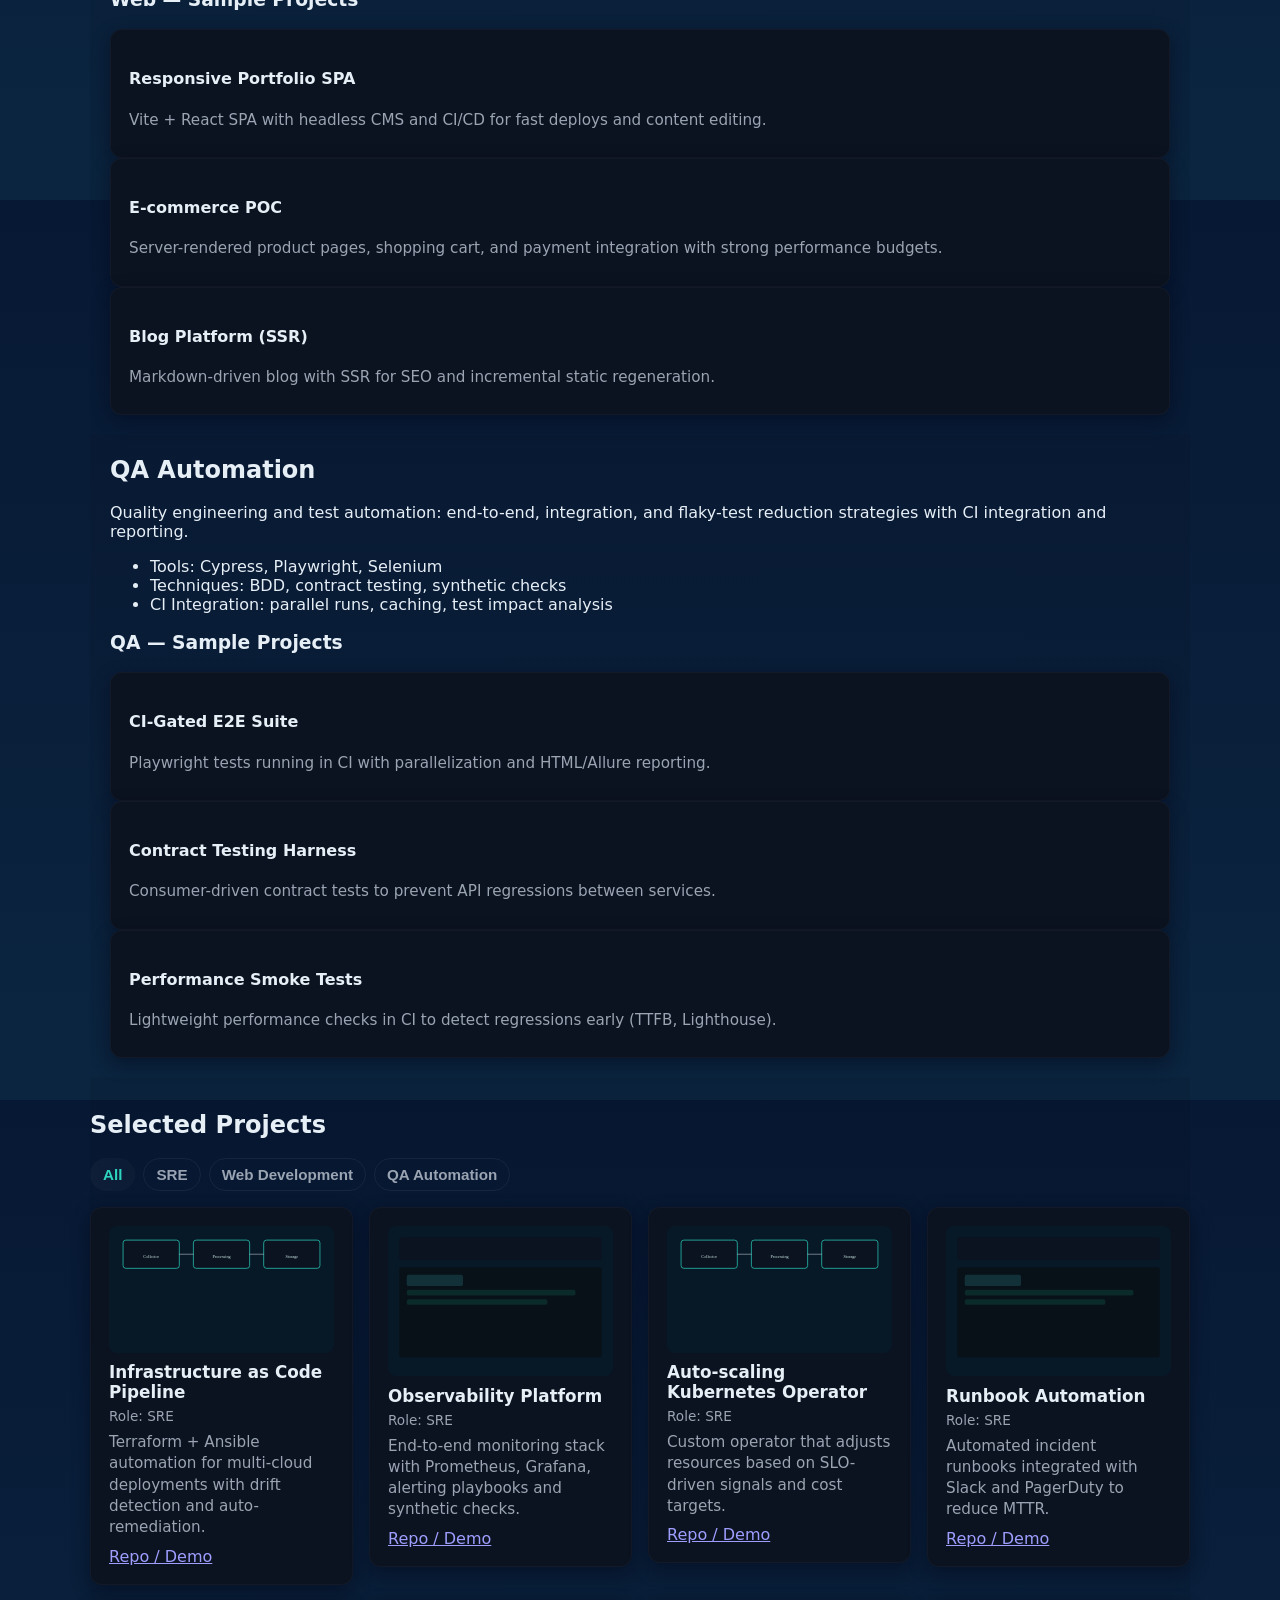
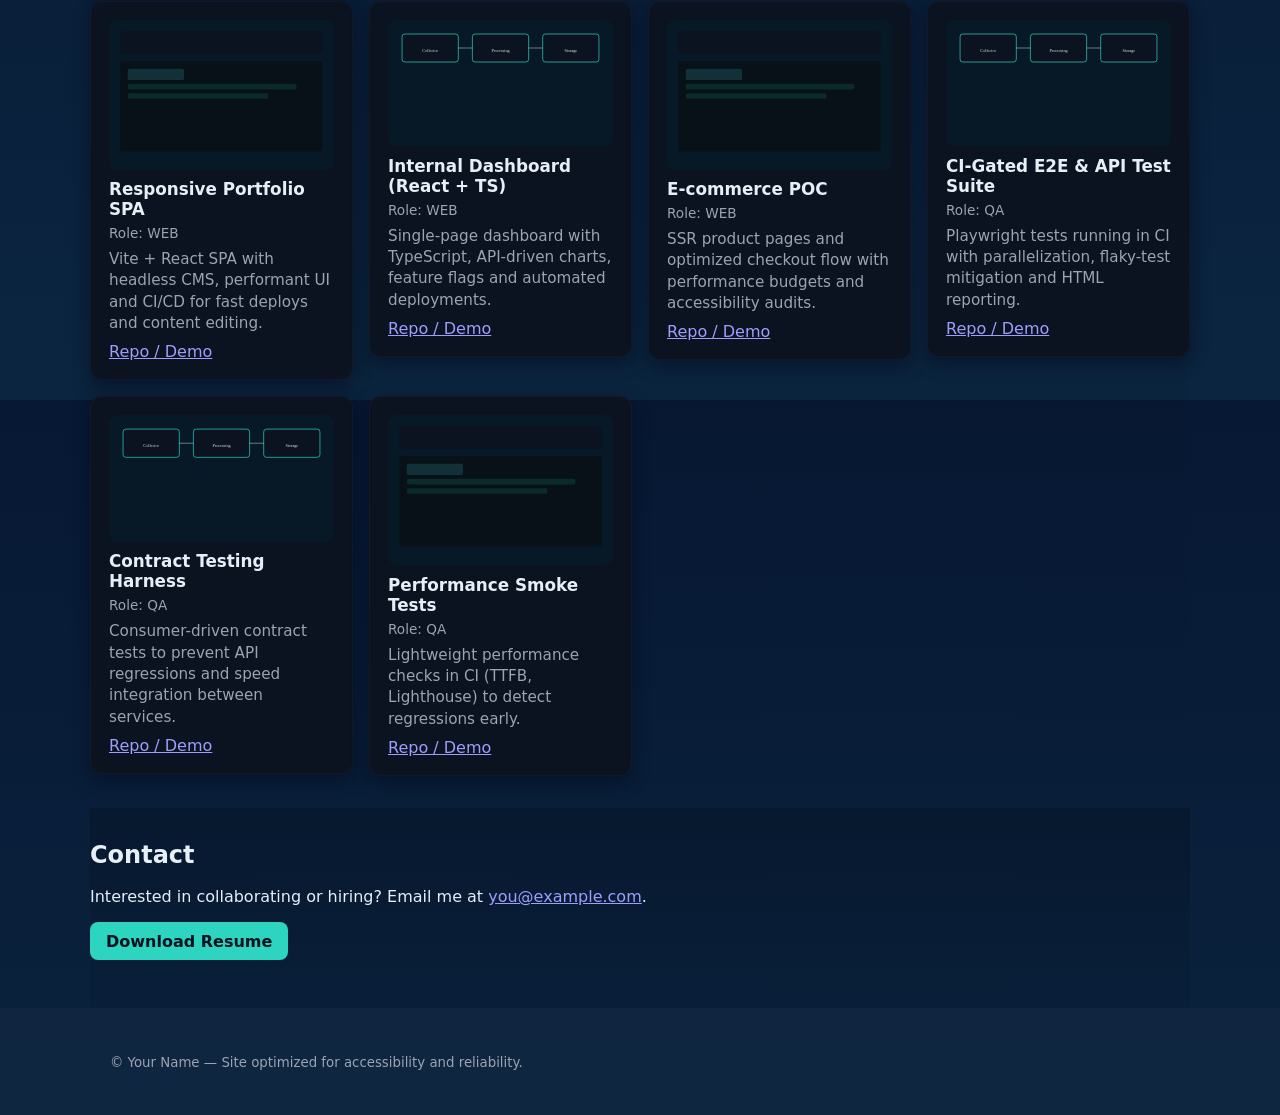
==== commit f60c7110: "test" ====
--- a/index.html
+++ b/index.html
@@ -3,14 +3,20 @@
 <head>
   <meta charset="utf-8" />
   <meta name="viewport" content="width=device-width, initial-scale=1" />
-  <title>Your Name — SRE Portfolio</title>
+  <title>Alok Srivastav | DevOps Engineer</title>
   <meta name="description" content="SRE portfolio showcasing reliability practices, projects and contact." />
   <link rel="stylesheet" href="css/styles.css">
+  <style>
+    /* Project card expand/collapse */
+    .project-card{cursor:pointer}
+    .project-card .project-details{display:none;margin-top:.5rem}
+    .project-card.expanded .project-details{display:block}
+  </style>
 </head>
 <body>
   <header class="site-header">
     <div class="container header-inner">
-      <a class="brand" href="#">Your Name</a>
+      <a class="brand" href="#">Alok Srivastav | DevOps Engineer</a>
       <button class="nav-toggle" id="navToggle" aria-label="Toggle navigation">☰</button>
       <button class="theme-toggle" id="themeToggle" aria-label="Toggle theme">🌙</button>
       <button class="color-toggle" id="colorToggle" aria-label="Toggle dynamic colors">🎨</button>
@@ -26,7 +32,7 @@
     <section class="hero">
       <div class="container hero-grid">
         <div class="hero-card">
-          <h1>Reliability Engineer (SRE)</h1>
+          <h1>Alok Srivastav | DevOps Engineer</h1>
           <p class="lede">I build and run resilient systems: observability, automation, incident response, and capacity planning.</p>
           <div class="ctas">
             <a class="btn" href="#projects">View Projects</a>
@@ -37,6 +43,15 @@
           <img src="assets/images/avatar.jpg" alt="Your Name photo">
         </div>
       </div>
+    </section>
+
+    <section id="about" class="container about">
+      <h2>About Me</h2>
+      <ul class="platforms">
+        <li><a id="platform-google" href="#">Google Sites</a></li>
+        <li><a id="platform-github" href="#">GitHub Pages</a></li>
+        <li><a id="platform-blogger" href="#">Blogger</a></li>
+      </ul>
     </section>
 
     <section id="roles" class="container roles">
@@ -144,30 +159,36 @@
           <h3>Autoscaling Observability Stack</h3>
           <div class="project-meta">Role: <span>SRE</span></div>
           <div data-role="sre"></div>
-          <p><strong>Category:</strong> SRE — build an autoscaling microservice platform with full observability and automated recovery.</p>
-          <p><strong>Highlights:</strong> Kubernetes + Terraform infra-as-code, Prometheus & Grafana dashboards, alerting rules, runbooks, and chaos engineering tests.</p>
-          <p><strong>Tech:</strong> Kubernetes, Helm, Terraform, Prometheus, Grafana, Loki/ELK, Chaos Toolkit</p>
-          <p class="project-links"><a href="#">Repo</a> · <a href="#">Demo / Docs</a></p>
+          <div class="project-details">
+            <p><strong>Category:</strong> SRE — build an autoscaling microservice platform with full observability and automated recovery.</p>
+            <p><strong>Highlights:</strong> Kubernetes + Terraform infra-as-code, Prometheus & Grafana dashboards, alerting rules, runbooks, and chaos engineering tests.</p>
+            <p><strong>Tech:</strong> Kubernetes, Helm, Terraform, Prometheus, Grafana, Loki/ELK, Chaos Toolkit</p>
+            <p class="project-links"><a href="#">Repo</a> · <a href="#">Demo / Docs</a></p>
+          </div>
         </article>
 
         <article class="project-card">
           <h3>Responsive Portfolio SPA with CMS</h3>
           <div class="project-meta">Role: <span>Web</span></div>
           <div data-role="web"></div>
-          <p><strong>Category:</strong> Web Development — a performant, accessible single-page portfolio with CMS-driven content and CI/CD.</p>
-          <p><strong>Highlights:</strong> Fast Lighthouse scores, headless CMS for editing, automated deployment pipeline, and SSR option for SEO.</p>
-          <p><strong>Tech:</strong> React (or Svelte), Vite, Tailwind CSS, Sanity/Contentful, GitHub Actions, Vercel/Netlify</p>
-          <p class="project-links"><a href="#">Repo</a> · <a href="#">Live</a></p>
+          <div class="project-details">
+            <p><strong>Category:</strong> Web Development — a performant, accessible single-page portfolio with CMS-driven content and CI/CD.</p>
+            <p><strong>Highlights:</strong> Fast Lighthouse scores, headless CMS for editing, automated deployment pipeline, and SSR option for SEO.</p>
+            <p><strong>Tech:</strong> React (or Svelte), Vite, Tailwind CSS, Sanity/Contentful, GitHub Actions, Vercel/Netlify</p>
+            <p class="project-links"><a href="#">Repo</a> · <a href="#">Live</a></p>
+          </div>
         </article>
 
         <article class="project-card">
           <h3>CI-Gated E2E & API Test Suite</h3>
           <div class="project-meta">Role: <span>QA</span></div>
           <div data-role="qa"></div>
-          <p><strong>Category:</strong> QA Automation — end-to-end and API automation with flaky-test mitigation and test reporting in CI.</p>
-          <p><strong>Highlights:</strong> Parallel test runs, HTML/Allure reports, test fixtures & mocking, flaky-test detection and retries.</p>
-          <p><strong>Tech:</strong> Playwright / Cypress, pytest (API), Docker, GitHub Actions, Allure reports</p>
-          <p class="project-links"><a href="#">Repo</a> · <a href="#">Report</a></p>
+          <div class="project-details">
+            <p><strong>Category:</strong> QA Automation — end-to-end and API automation with flaky-test mitigation and test reporting in CI.</p>
+            <p><strong>Highlights:</strong> Parallel test runs, HTML/Allure reports, test fixtures & mocking, flaky-test detection and retries.</p>
+            <p><strong>Tech:</strong> Playwright / Cypress, pytest (API), Docker, GitHub Actions, Allure reports</p>
+            <p class="project-links"><a href="#">Repo</a> · <a href="#">Report</a></p>
+          </div>
         </article>
       </div>
     </section>
@@ -177,6 +198,8 @@
       <p>Interested in collaborating or hiring? Email me at <a href="mailto:you@example.com">you@example.com</a>.</p>
       <p><a class="btn" href="#">Download Resume</a></p>
     </section>
+
+    
   </main>
 
   <footer class="site-footer">
@@ -186,5 +209,17 @@
   </footer>
 
   <script src="js/script.js" defer></script>
+  <script type="application/ld+json">
+  {
+   "@context": "https://schema.org",
+   "@type": "Person",
+   "name": "Alok Srivastav",
+   "url": "https://sites.google.com/view/aloksrivastav",
+   "sameAs": [
+    "https://linkedin.com/in/aloksrivastav",
+    "https://github.com/aloksrivastav"
+   ]
+  }
+  </script>
 </body>
 </html>
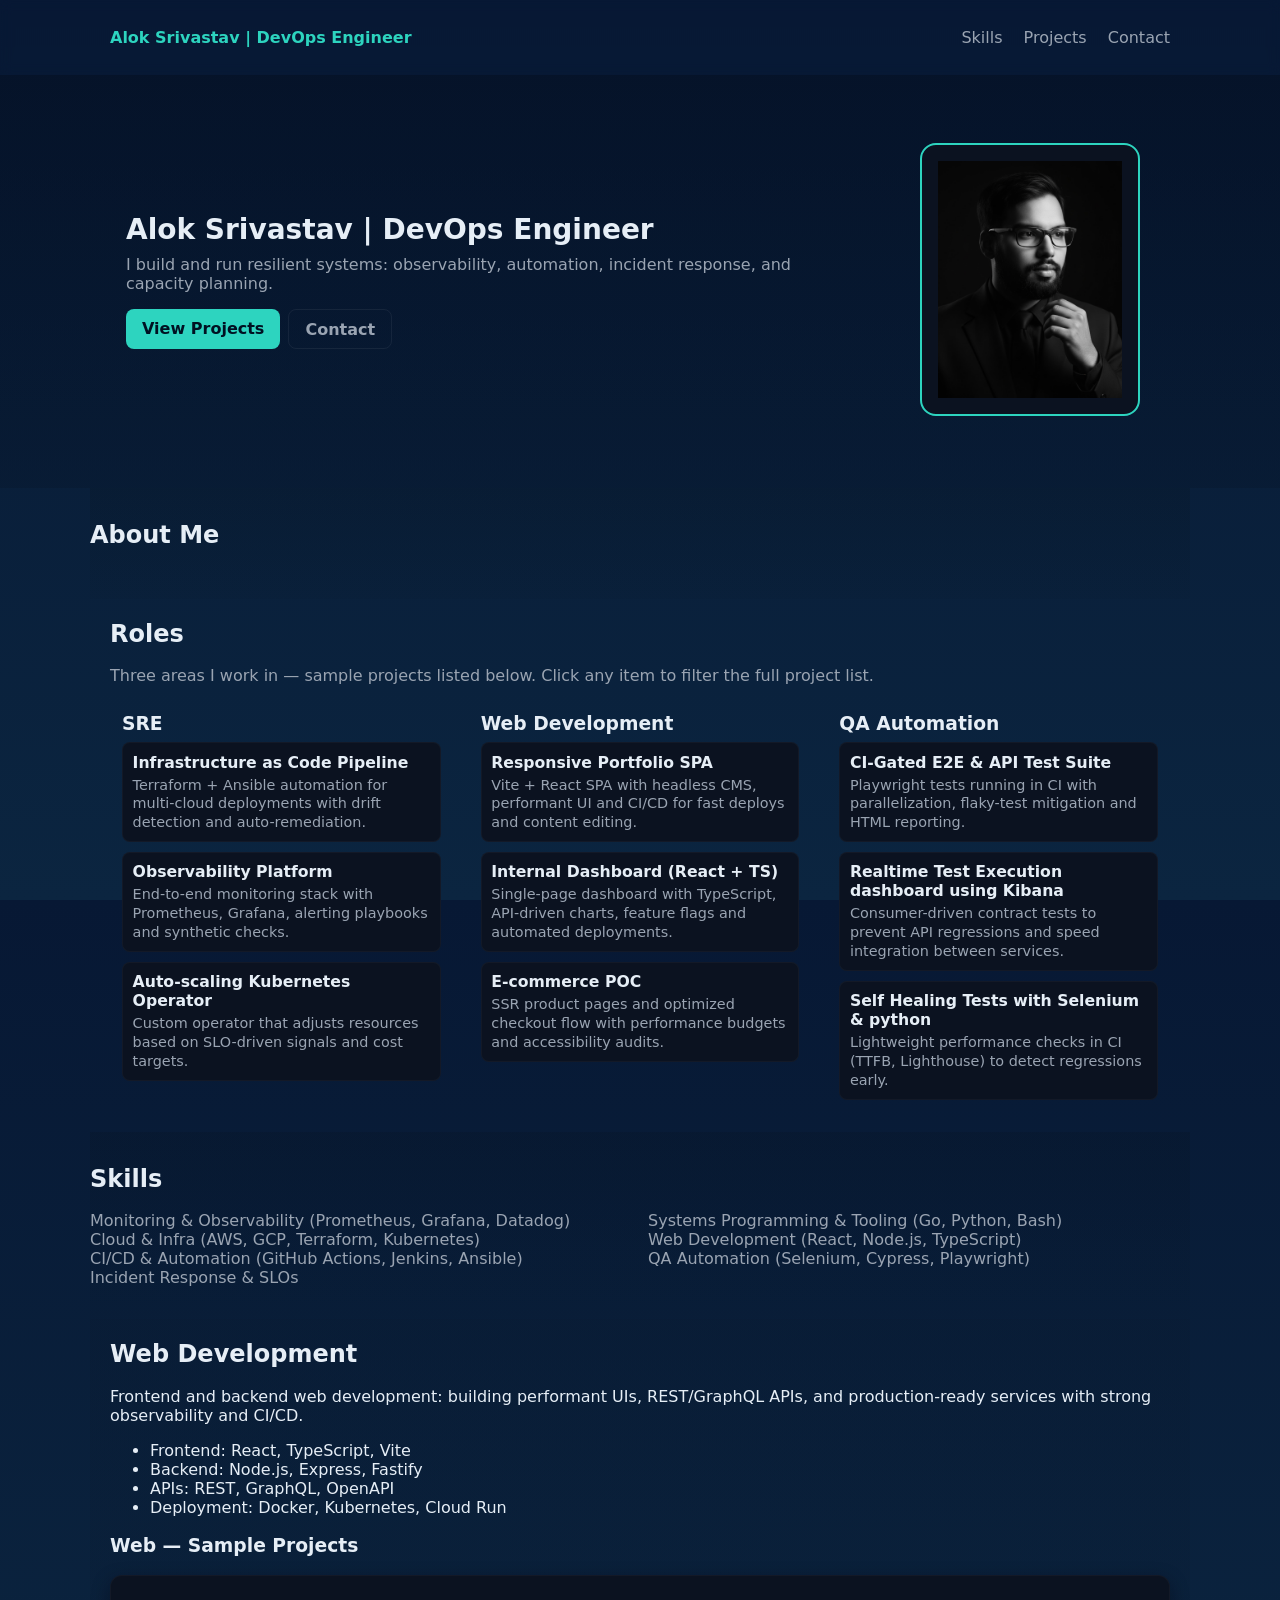
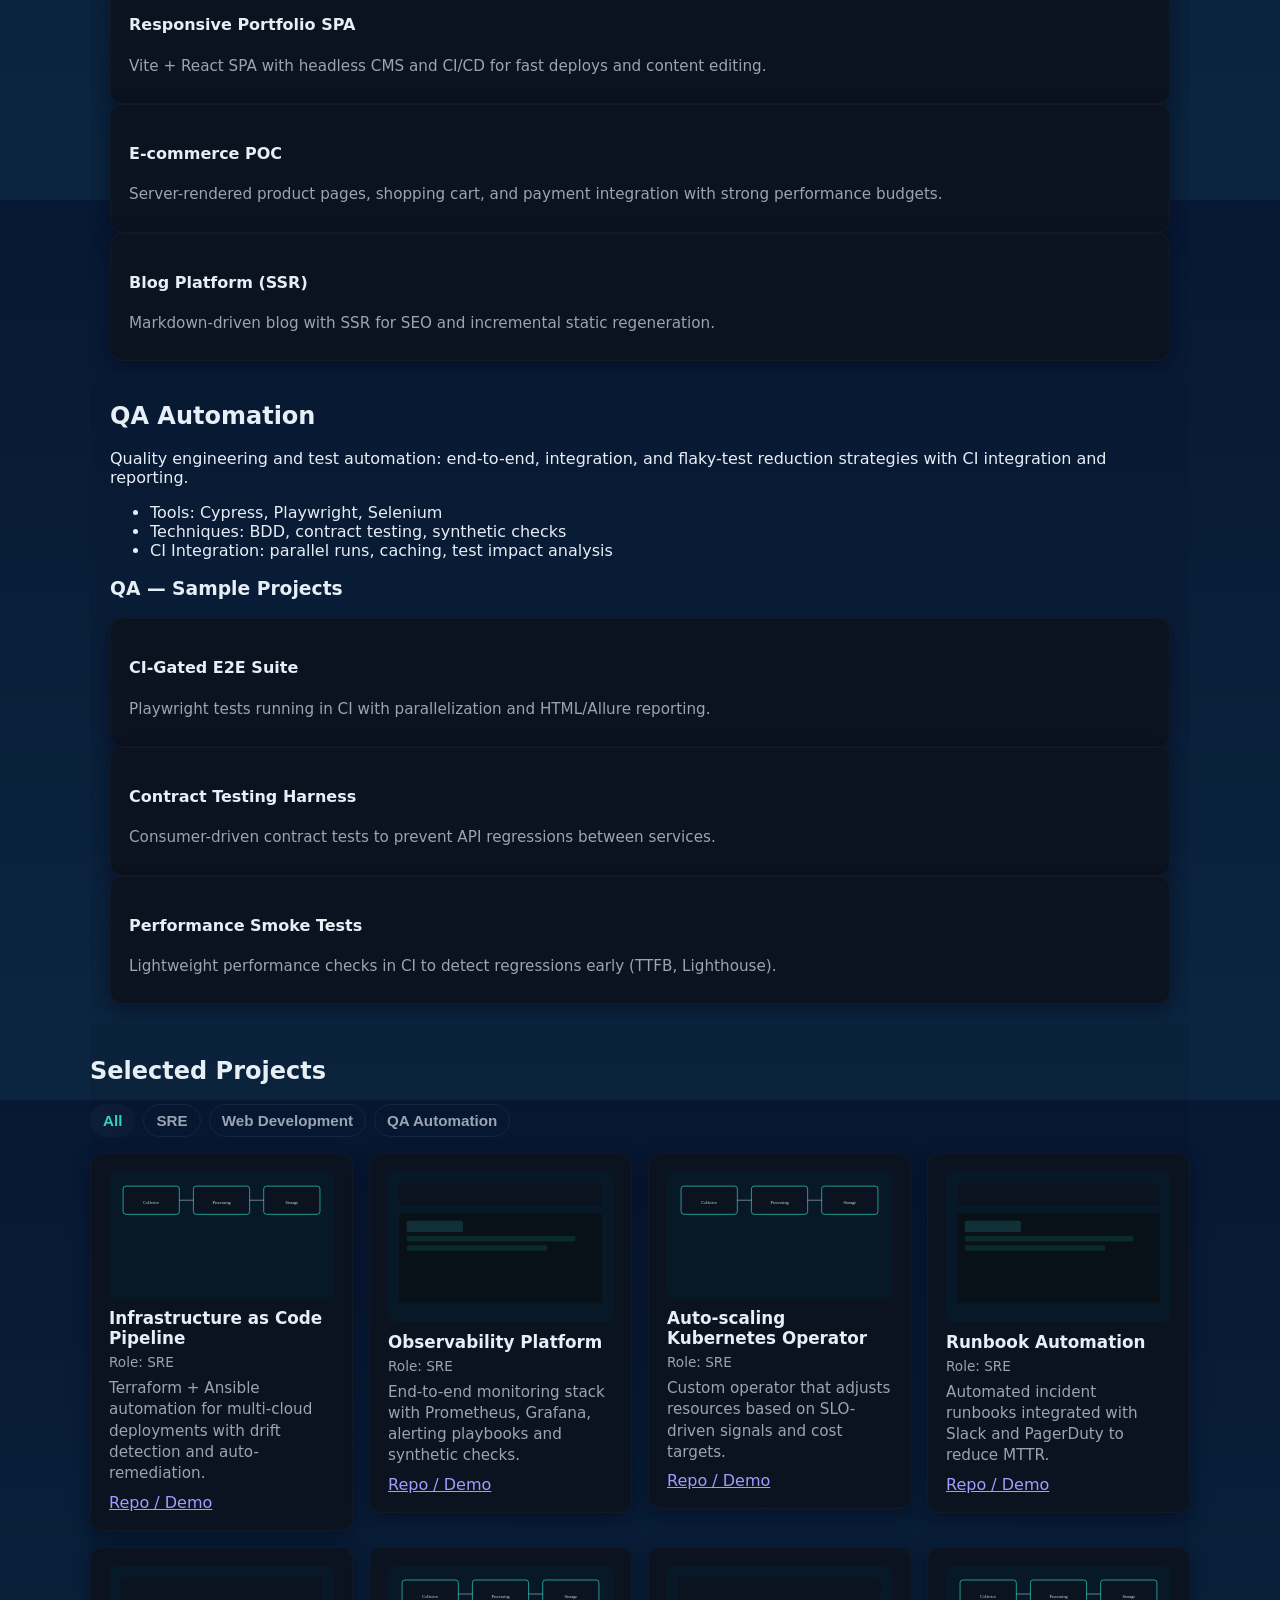
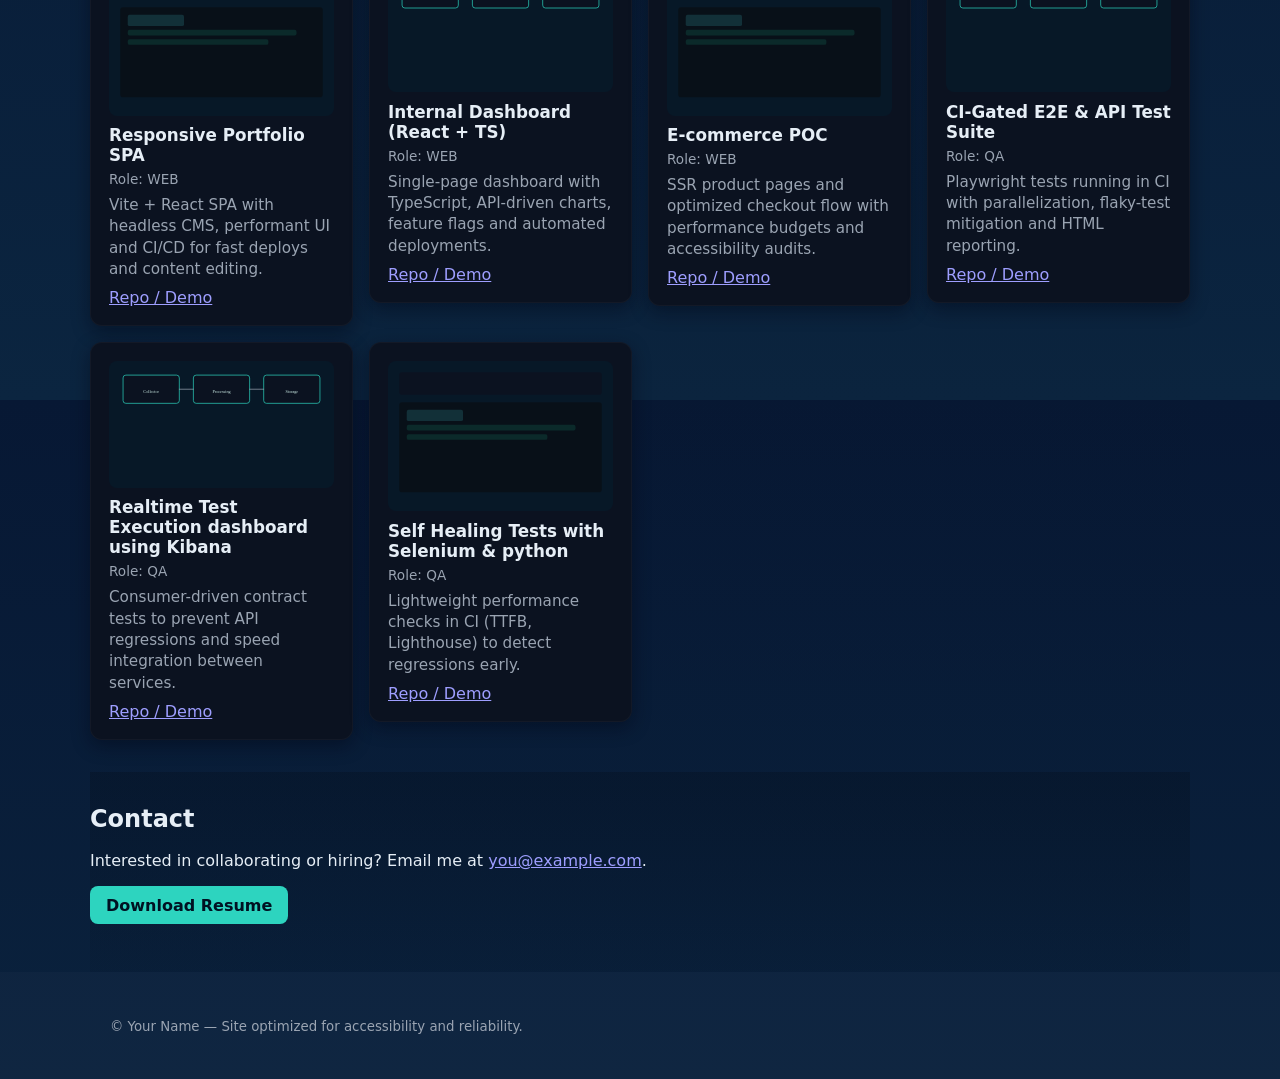
==== commit 684c6097: "new change" ====
--- a/index.html
+++ b/index.html
@@ -47,11 +47,6 @@
 
     <section id="about" class="container about">
       <h2>About Me</h2>
-      <ul class="platforms">
-        <li><a id="platform-google" href="#">Google Sites</a></li>
-        <li><a id="platform-github" href="#">GitHub Pages</a></li>
-        <li><a id="platform-blogger" href="#">Blogger</a></li>
-      </ul>
     </section>
 
     <section id="roles" class="container roles">
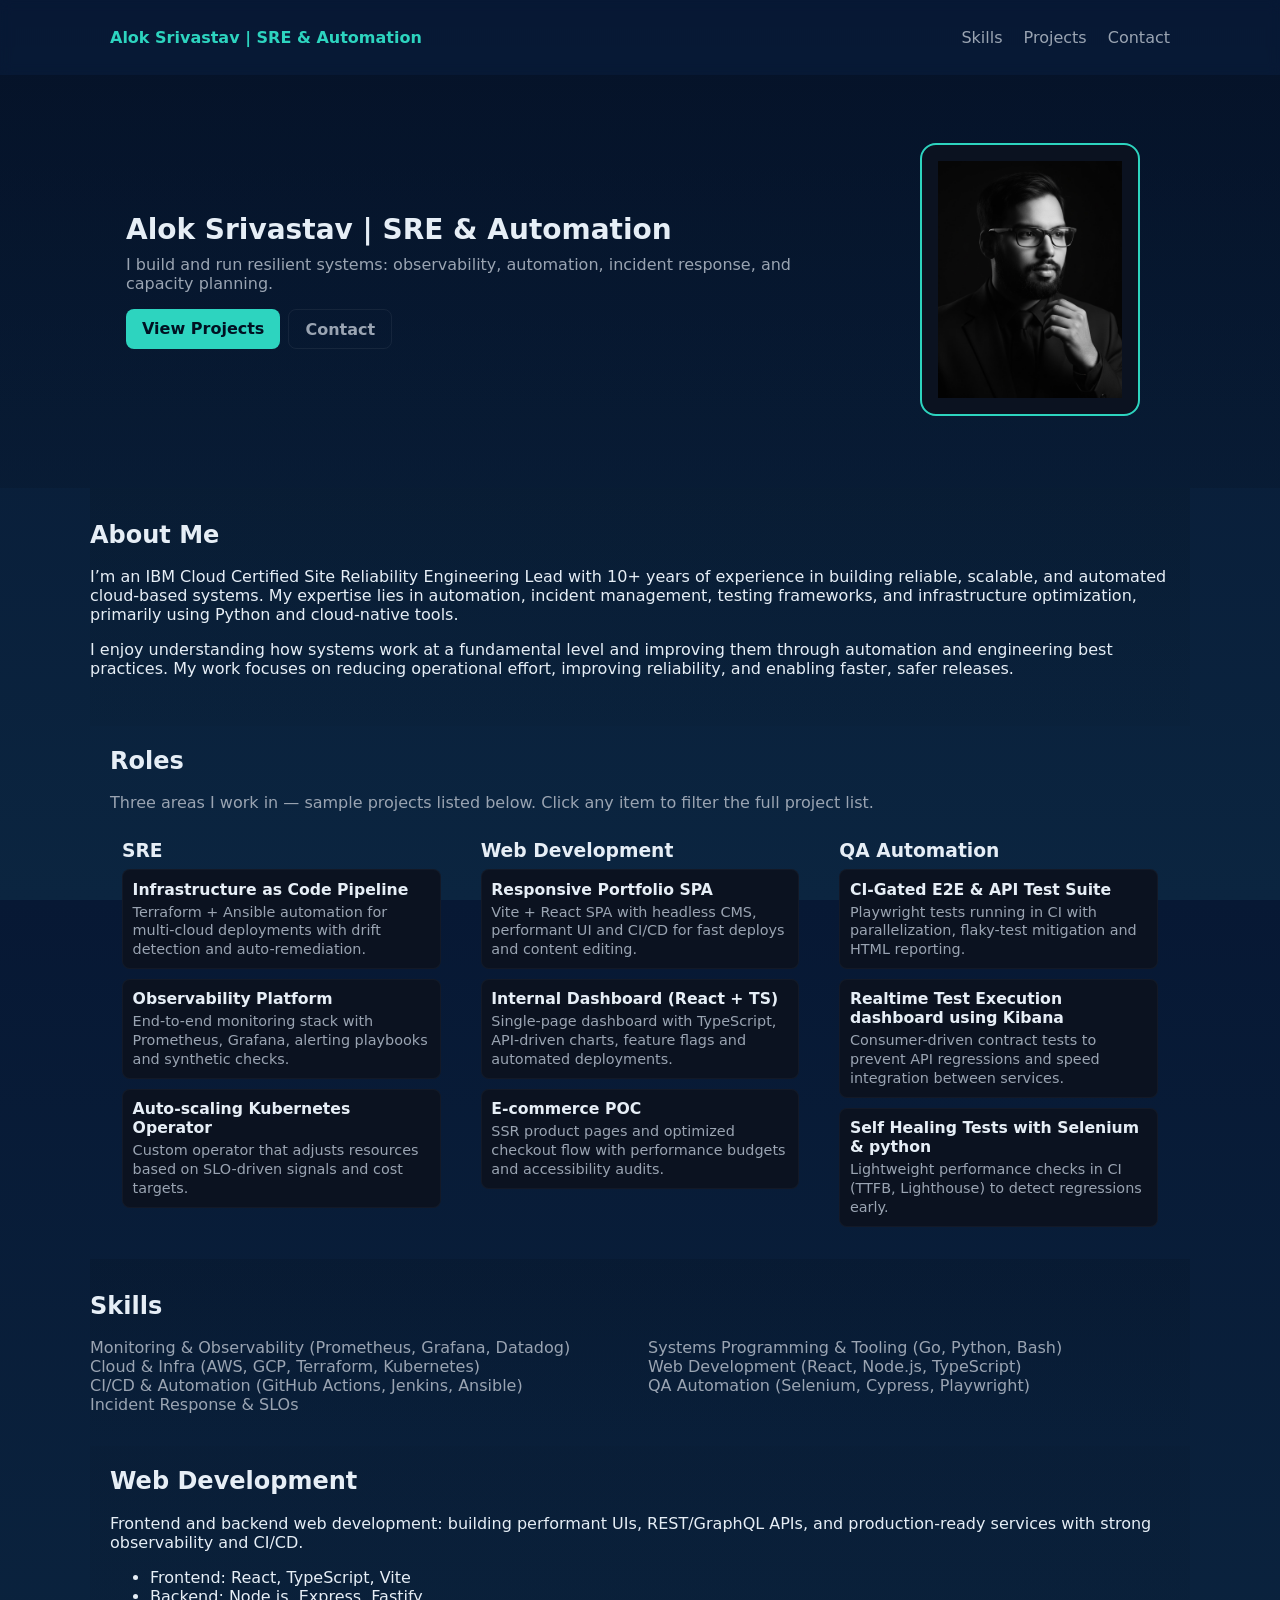
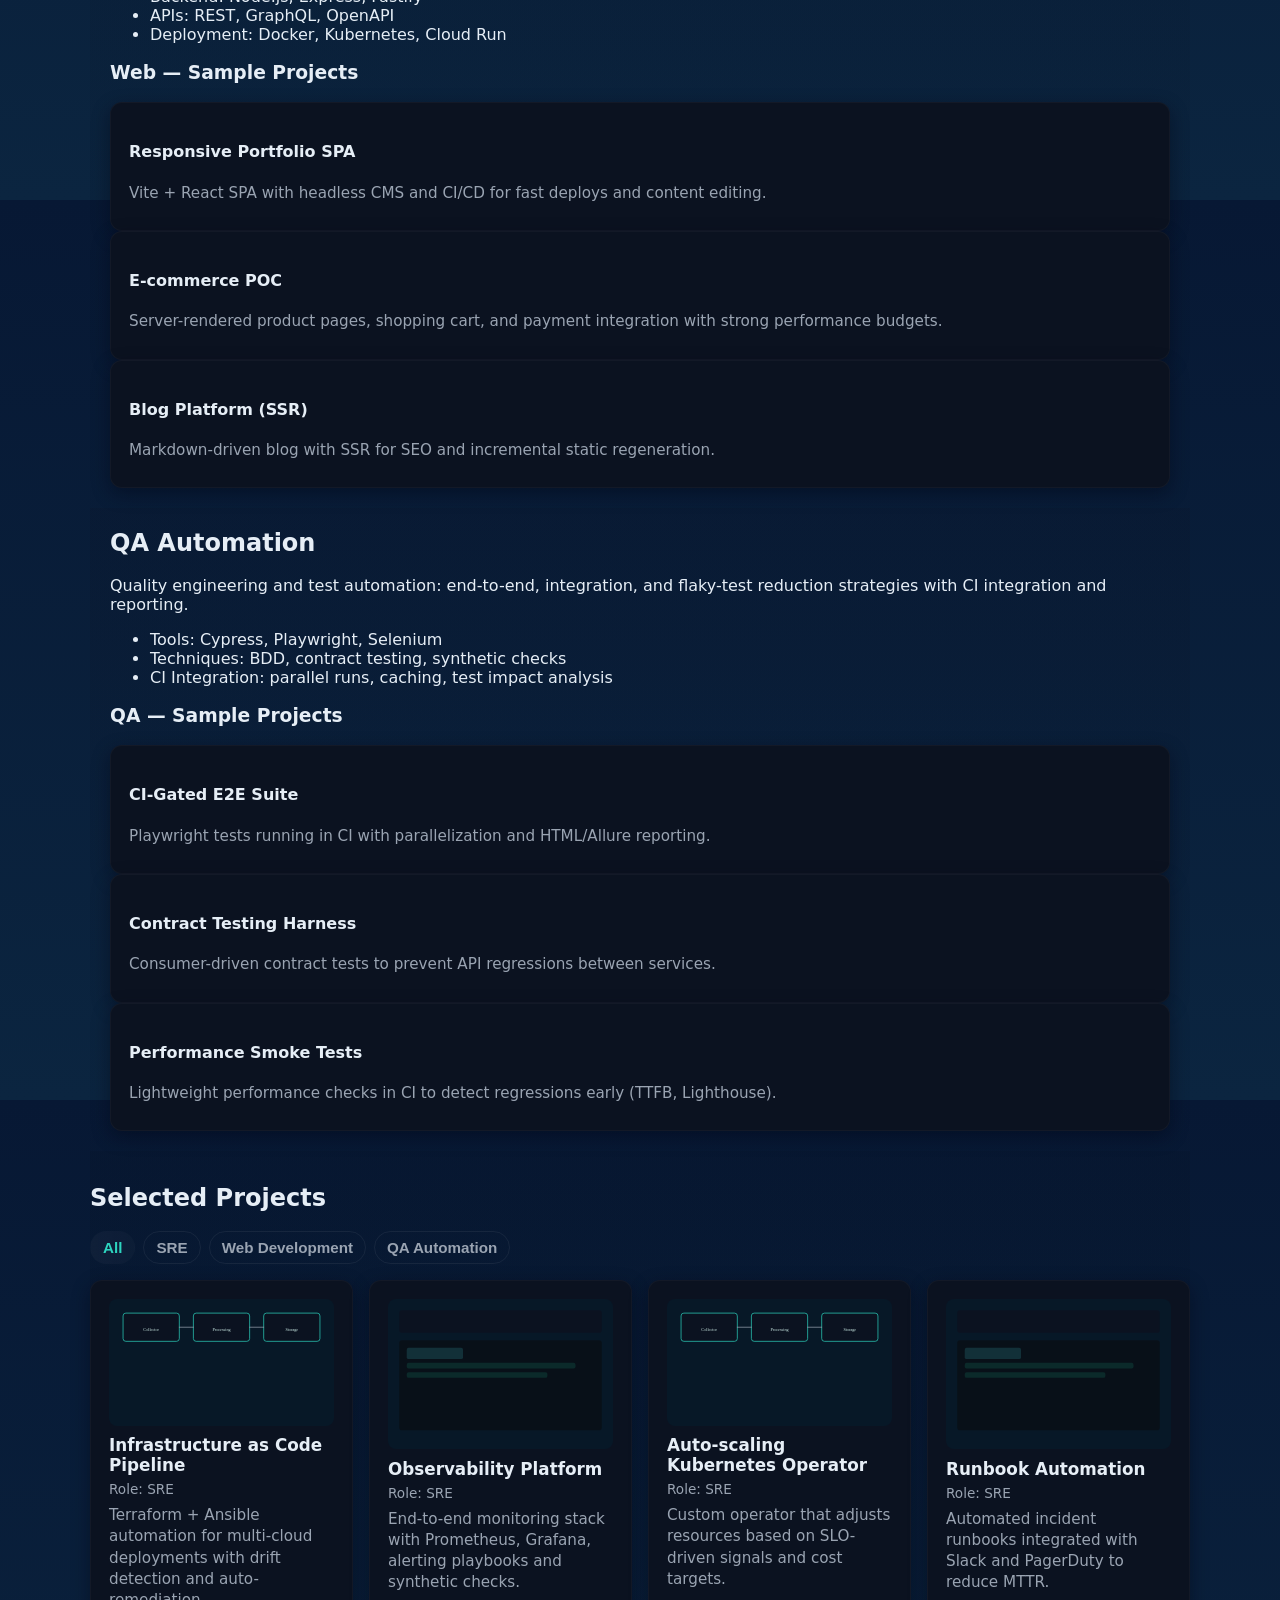
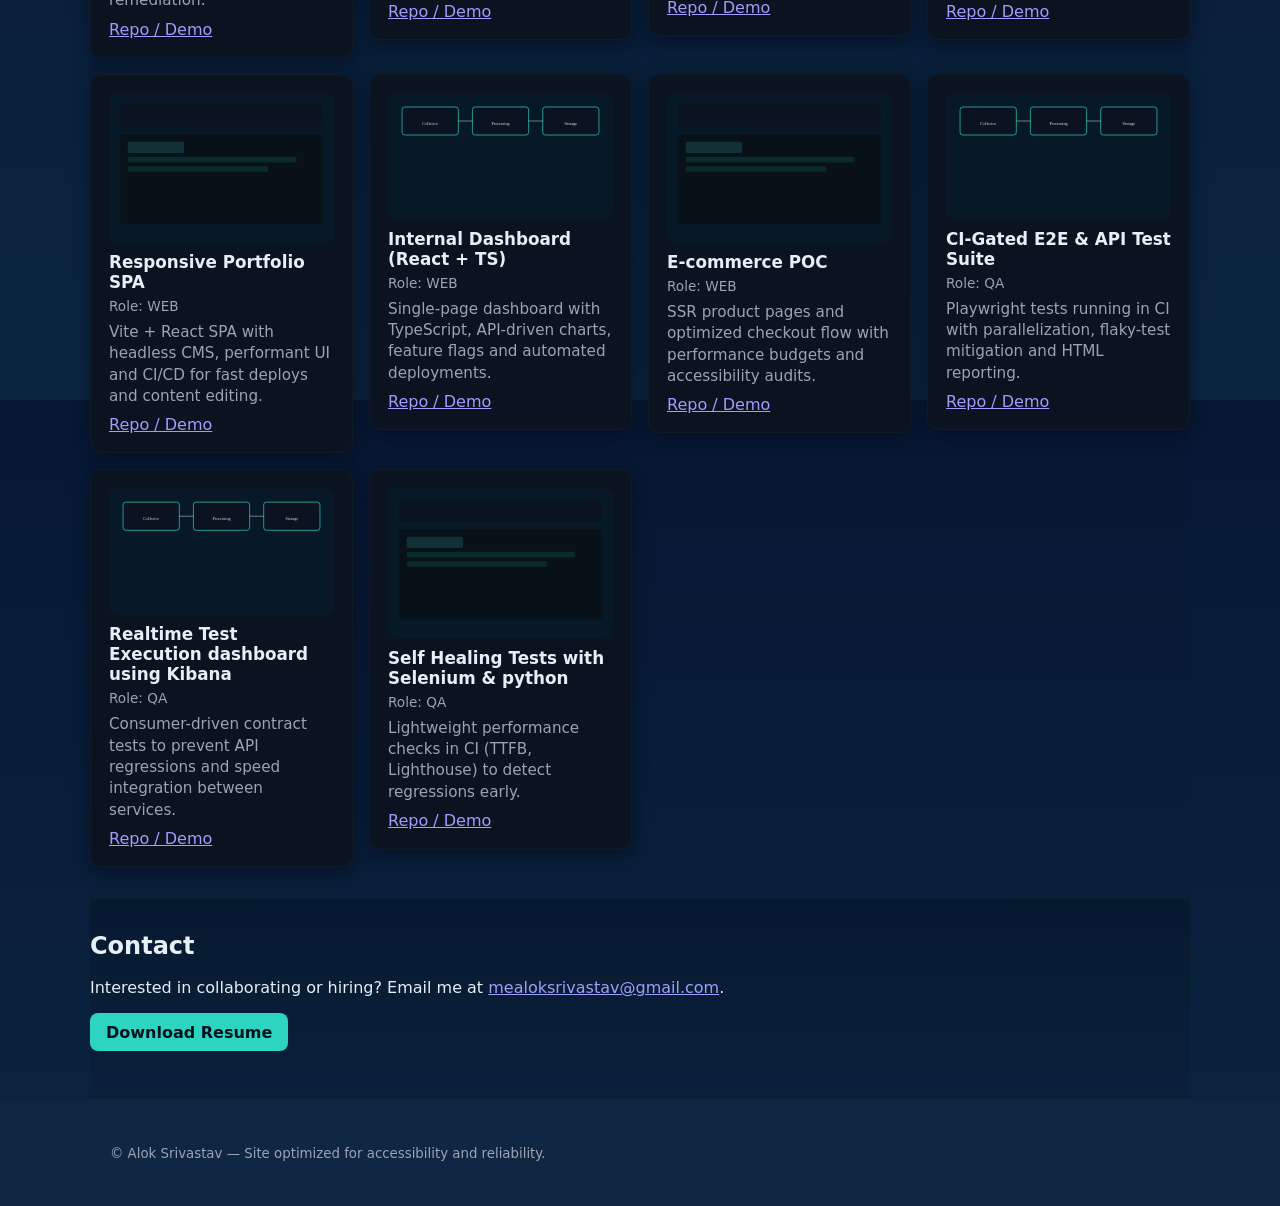
==== commit a95e3582: "new change" ====
--- a/index.html
+++ b/index.html
@@ -3,7 +3,7 @@
 <head>
   <meta charset="utf-8" />
   <meta name="viewport" content="width=device-width, initial-scale=1" />
-  <title>Alok Srivastav | DevOps Engineer</title>
+  <title>Alok Srivastav | SRE & Automation</title>
   <meta name="description" content="SRE portfolio showcasing reliability practices, projects and contact." />
   <link rel="stylesheet" href="css/styles.css">
   <style>
@@ -16,7 +16,7 @@
 <body>
   <header class="site-header">
     <div class="container header-inner">
-      <a class="brand" href="#">Alok Srivastav | DevOps Engineer</a>
+      <a class="brand" href="#">Alok Srivastav | SRE & Automation</a>
       <button class="nav-toggle" id="navToggle" aria-label="Toggle navigation">☰</button>
       <button class="theme-toggle" id="themeToggle" aria-label="Toggle theme">🌙</button>
       <button class="color-toggle" id="colorToggle" aria-label="Toggle dynamic colors">🎨</button>
@@ -32,7 +32,7 @@
     <section class="hero">
       <div class="container hero-grid">
         <div class="hero-card">
-          <h1>Alok Srivastav | DevOps Engineer</h1>
+          <h1>Alok Srivastav | SRE & Automation</h1>
           <p class="lede">I build and run resilient systems: observability, automation, incident response, and capacity planning.</p>
           <div class="ctas">
             <a class="btn" href="#projects">View Projects</a>
@@ -47,6 +47,8 @@
 
     <section id="about" class="container about">
       <h2>About Me</h2>
+      <p>I’m an IBM Cloud Certified Site Reliability Engineering Lead with 10+ years of experience in building reliable, scalable, and automated cloud-based systems. My expertise lies in automation, incident management, testing frameworks, and infrastructure optimization, primarily using Python and cloud-native tools.</p>
+      <p>I enjoy understanding how systems work at a fundamental level and improving them through automation and engineering best practices. My work focuses on reducing operational effort, improving reliability, and enabling faster, safer releases.</p>
     </section>
 
     <section id="roles" class="container roles">
@@ -190,7 +192,7 @@
 
     <section id="contact" class="container contact">
       <h2>Contact</h2>
-      <p>Interested in collaborating or hiring? Email me at <a href="mailto:you@example.com">you@example.com</a>.</p>
+      <p>Interested in collaborating or hiring? Email me at <a href="mailto:mealoksrivastav@gmail.com">mealoksrivastav@gmail.com</a>.</p>
       <p><a class="btn" href="#">Download Resume</a></p>
     </section>
 
@@ -199,7 +201,7 @@
 
   <footer class="site-footer">
     <div class="container">
-      <small>&copy; Your Name — Site optimized for accessibility and reliability.</small>
+      <small>&copy; Alok Srivastav — Site optimized for accessibility and reliability.</small>
     </div>
   </footer>
 
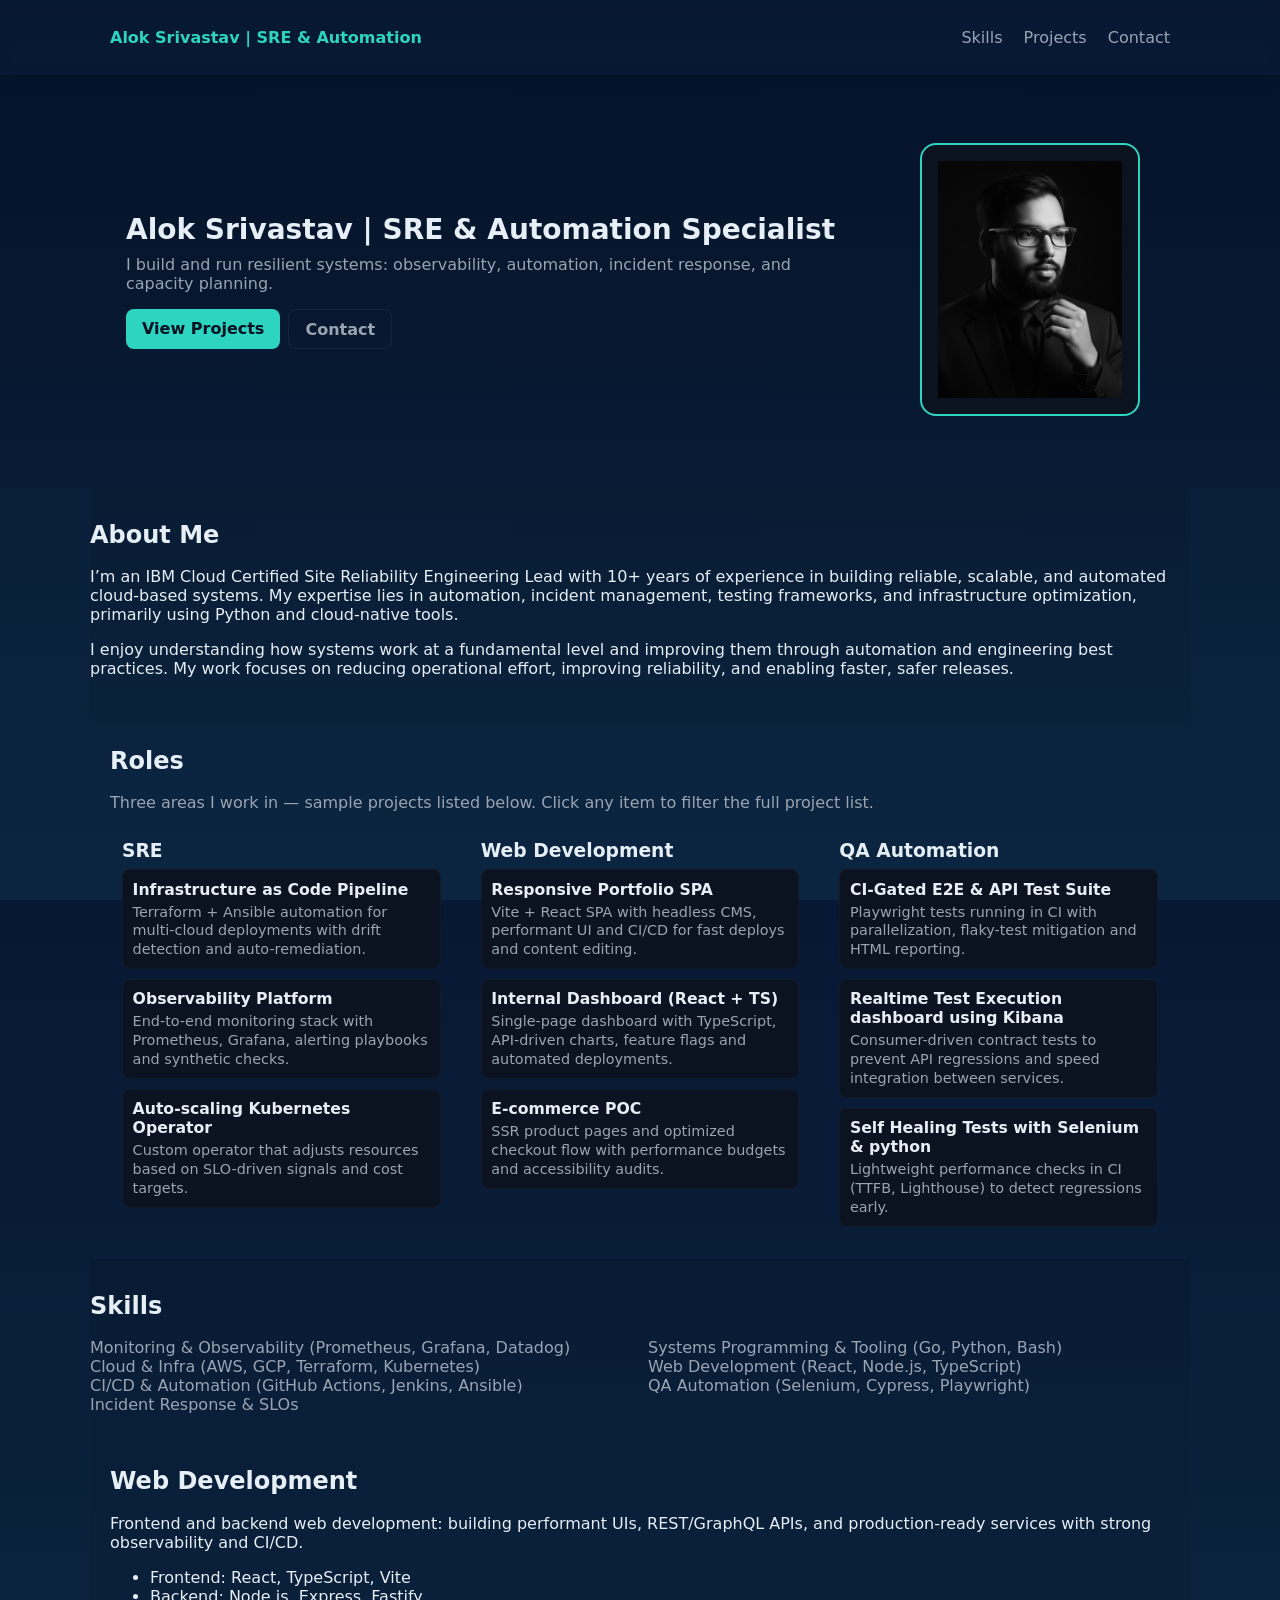
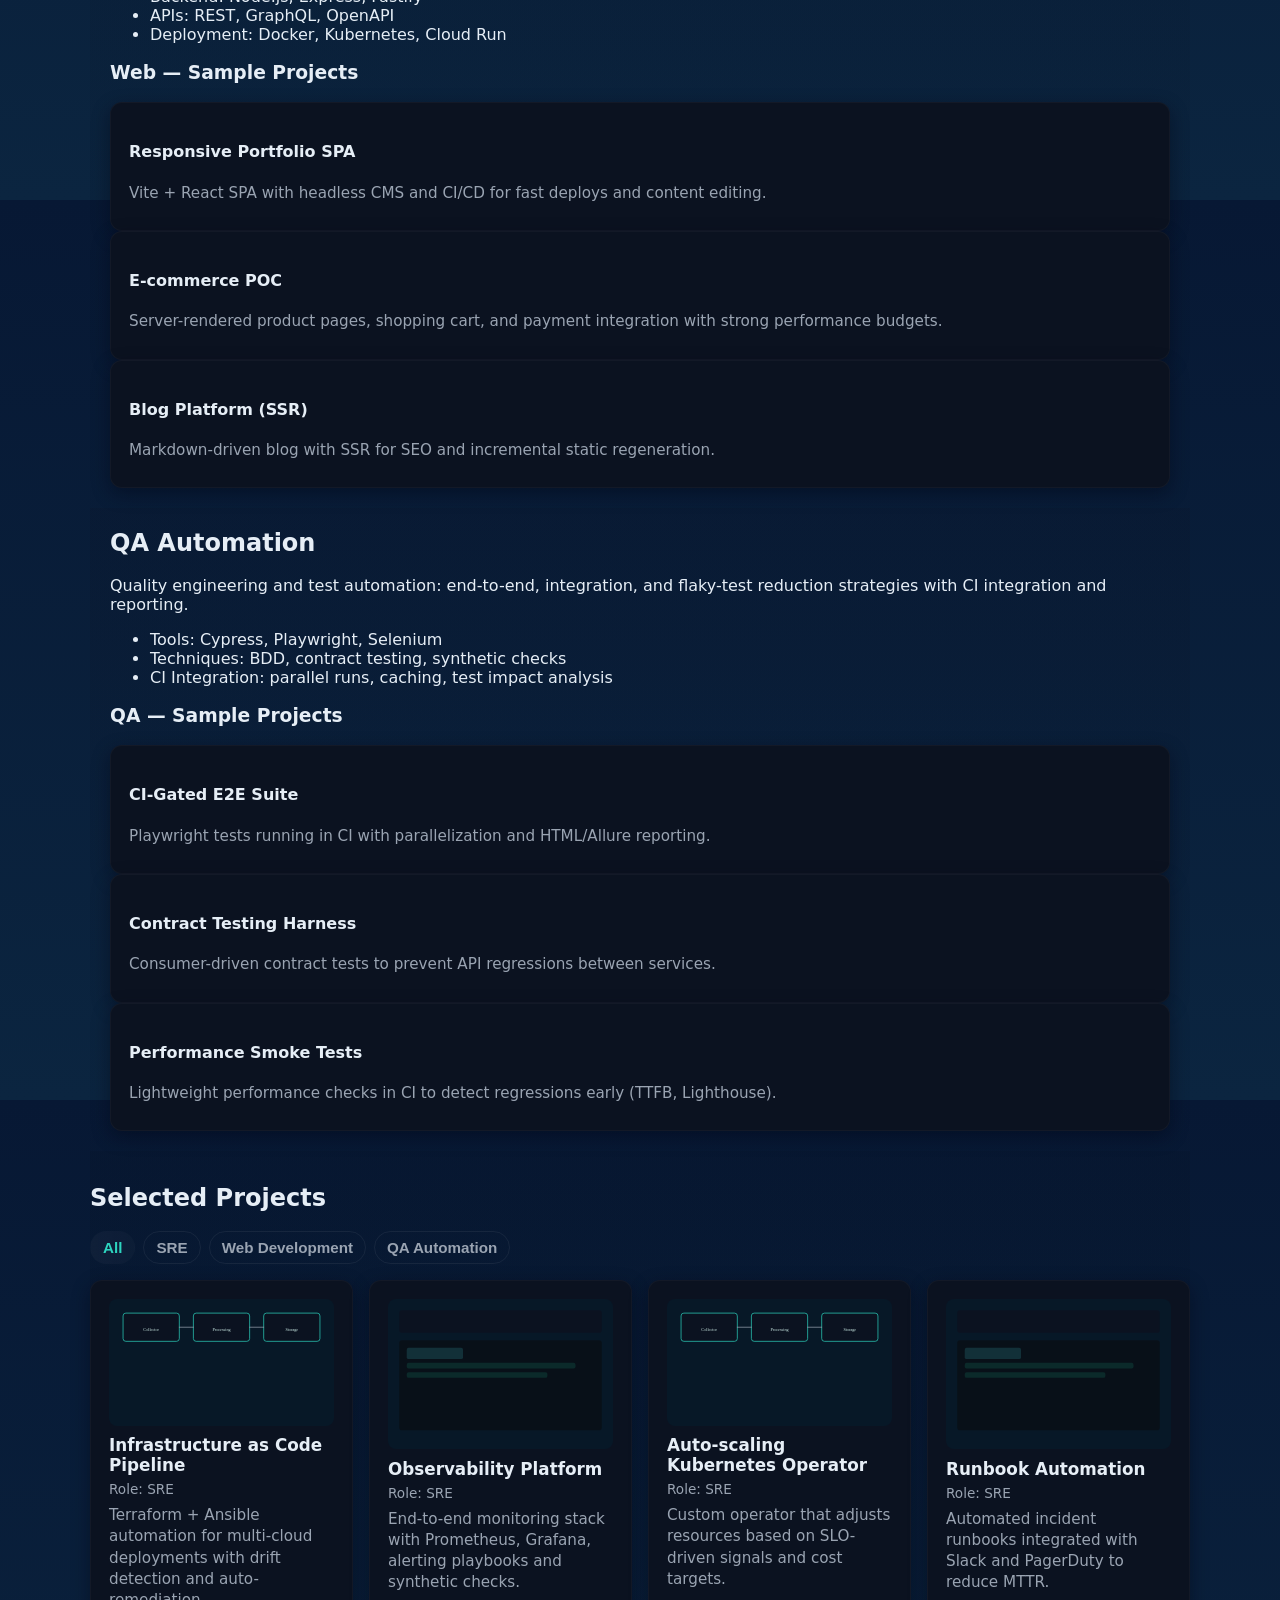
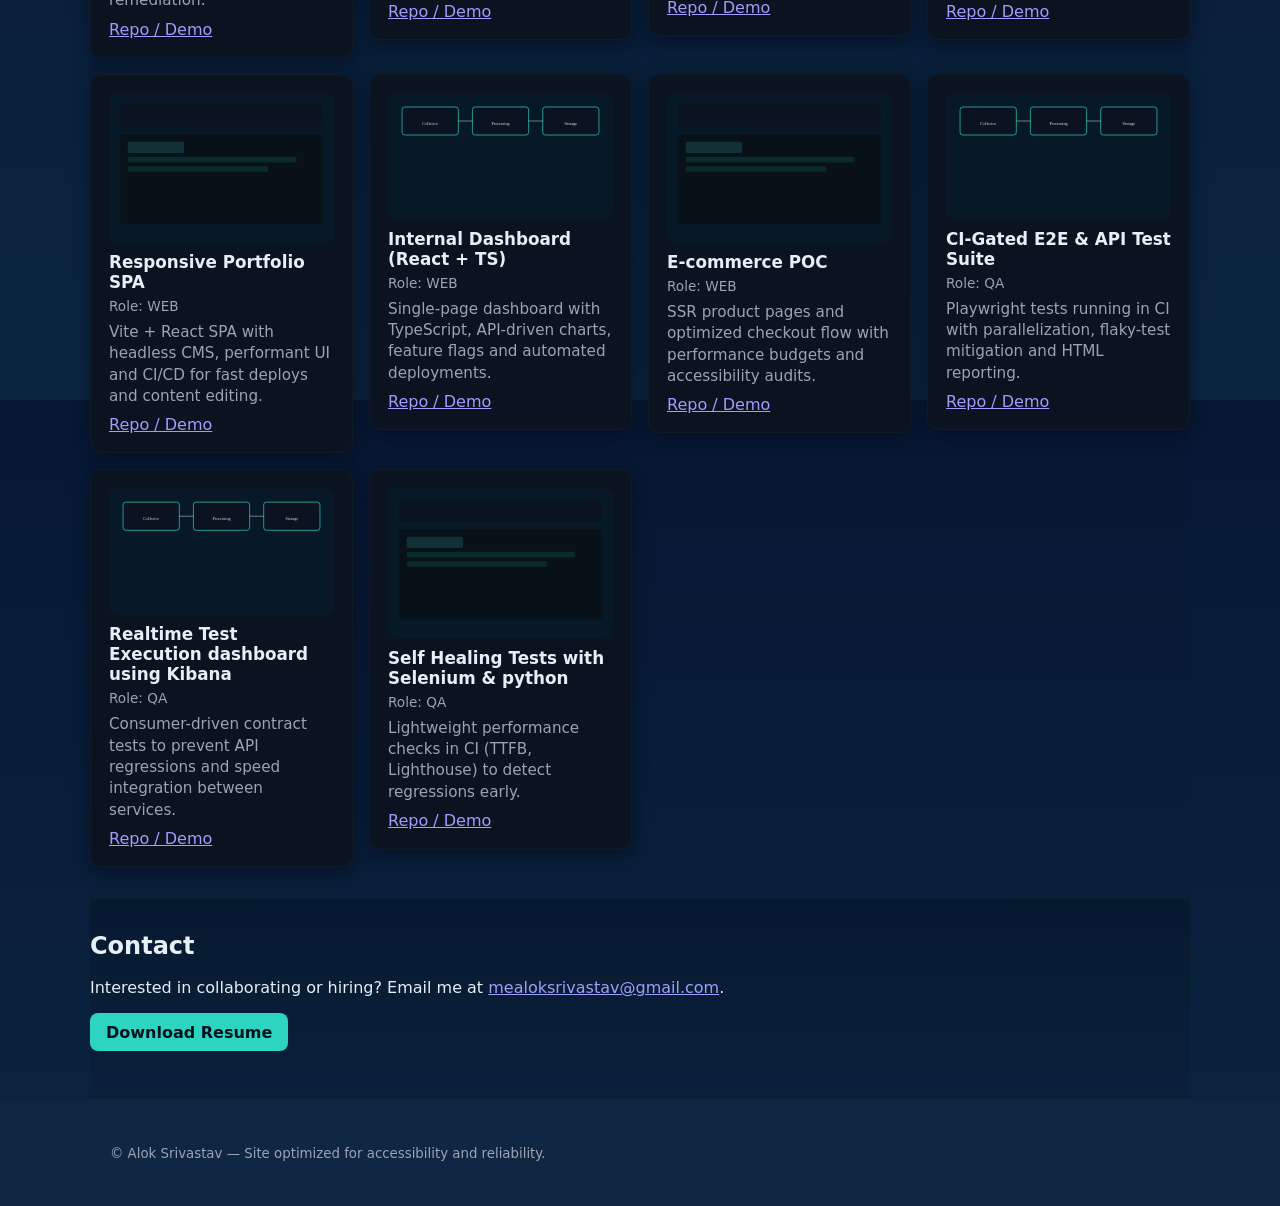
==== commit 89c8f90a: "new change3" ====
--- a/index.html
+++ b/index.html
@@ -4,7 +4,7 @@
   <meta charset="utf-8" />
   <meta name="viewport" content="width=device-width, initial-scale=1" />
   <title>Alok Srivastav | SRE & Automation</title>
-  <meta name="description" content="SRE portfolio showcasing reliability practices, projects and contact." />
+  <meta name="description" content="Official website of Alok Srivastav, IBM Cloud Certified Site Reliability Engineer Lead with 10+ years experience in Python automation, CI/CD, cloud infrastructure, monitoring, and reliability engineering." />
   <link rel="stylesheet" href="css/styles.css">
   <style>
     /* Project card expand/collapse */
@@ -32,7 +32,7 @@
     <section class="hero">
       <div class="container hero-grid">
         <div class="hero-card">
-          <h1>Alok Srivastav | SRE & Automation</h1>
+          <h1>Alok Srivastav | SRE & Automation Specialist</h1>
           <p class="lede">I build and run resilient systems: observability, automation, incident response, and capacity planning.</p>
           <div class="ctas">
             <a class="btn" href="#projects">View Projects</a>
